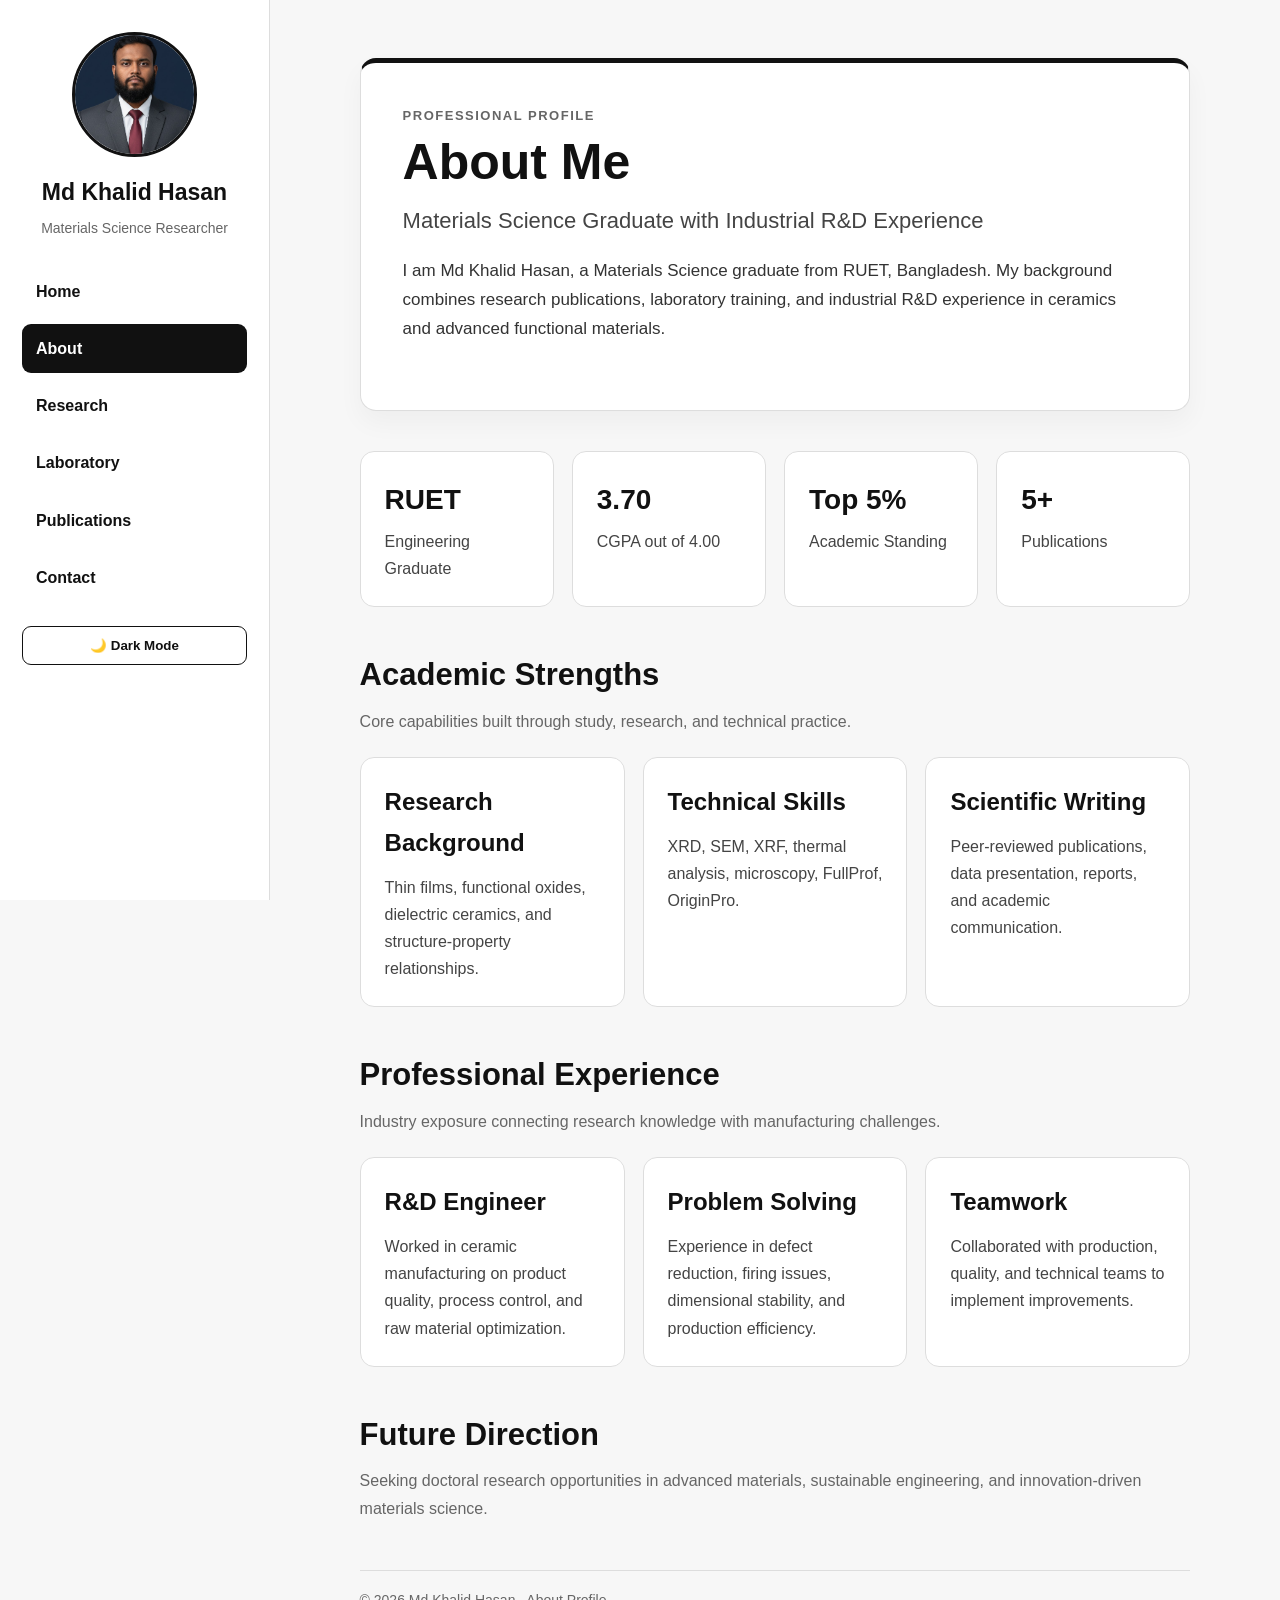
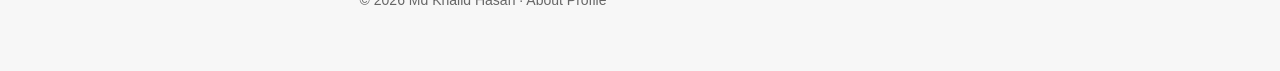
==== about.html @ 950507b4 "Update about.html" ====
<!DOCTYPE html>
<html lang="en">
<head>
<meta charset="UTF-8">
<meta name="viewport" content="width=device-width, initial-scale=1.0">
<title>About | Md Khalid Hasan</title>
<link rel="stylesheet" href="style.css">
</head>

<body>

<div class="sidebar">
<img src="profile-photo.png" class="profile" alt="Md Khalid Hasan">
<h2>Md Khalid Hasan</h2>
<p>Materials Science Researcher</p>

<a href="index.html">Home</a>
<a href="about.html" class="active">About</a>
<a href="research.html">Research</a>
<a href="laboratory.html">Laboratory</a>
<a href="publications.html">Publications</a>
<a href="contact.html">Contact</a>

<button class="dark-toggle" onclick="toggleDarkMode()">🌙 Dark Mode</button>
</div>

<div class="content">

<section class="hero">
<p class="eyebrow">Professional Profile</p>
<h1>About Me</h1>
<h3> Materials Science Graduate with Industrial R&D Experience</h3>

<p>
I am Md Khalid Hasan, a Materials Science graduate from RUET, Bangladesh. My background combines research publications, laboratory training, and industrial R&D experience in ceramics and advanced functional materials.
</p>
</section>

<section class="stats-grid">
<div class="stat-card"><h2>RUET</h2><p>Engineering Graduate</p></div>
<div class="stat-card"><h2>3.70</h2><p>CGPA out of 4.00</p></div>
<div class="stat-card"><h2>Top 5%</h2><p>Academic Standing</p></div>
<div class="stat-card"><h2>5+</h2><p>Publications</p></div>
</section>

<section class="section-title">
<h2>Academic Strengths</h2>
<p>Core capabilities built through study, research, and technical practice.</p>
</section>

<section class="cards">

<div class="card">
<h2>Research Background</h2>
<p>Thin films, functional oxides, dielectric ceramics, and structure-property relationships.</p>
</div>

<div class="card">
<h2>Technical Skills</h2>
<p>XRD, SEM, XRF, thermal analysis, microscopy, FullProf, OriginPro.</p>
</div>

<div class="card">
<h2>Scientific Writing</h2>
<p>Peer-reviewed publications, data presentation, reports, and academic communication.</p>
</div>

</section>

<section class="section-title">
<h2>Professional Experience</h2>
<p>Industry exposure connecting research knowledge with manufacturing challenges.</p>
</section>

<section class="cards">

<div class="card">
<h2>R&D Engineer</h2>
<p>Worked in ceramic manufacturing on product quality, process control, and raw material optimization.</p>
</div>

<div class="card">
<h2>Problem Solving</h2>
<p>Experience in defect reduction, firing issues, dimensional stability, and production efficiency.</p>
</div>

<div class="card">
<h2>Teamwork</h2>
<p>Collaborated with production, quality, and technical teams to implement improvements.</p>
</div>

</section>

<section class="section-title">
<h2>Future Direction</h2>
<p>
Seeking doctoral research opportunities in advanced materials, sustainable engineering, and innovation-driven materials science.
</p>
</section>

<div class="footer">
<p>© 2026 Md Khalid Hasan · About Profile</p>
</div>

</div>

<script>
function toggleDarkMode() {
 document.body.classList.toggle("dark-mode");
 if(document.body.classList.contains("dark-mode")){
   localStorage.setItem("theme","dark");
 } else {
   localStorage.setItem("theme","light");
 }
}
window.onload=function(){
 if(localStorage.getItem("theme")==="dark"){
   document.body.classList.add("dark-mode");
 }
}
</script>

</body>
</html>
---- style.css ----
/* =========================
   FINAL STABLE CSS
========================= */

/* Reset */
* {
  margin: 0;
  padding: 0;
  box-sizing: border-box;
}

html {
  scroll-behavior: smooth;
}

body {
  font-family: Arial, Helvetica, sans-serif;
  background: #f7f7f7;
  color: #111111;
  line-height: 1.7;
}

/* =========================
   SIDEBAR
========================= */

.sidebar {
  width: 270px;
  min-height: 100vh;
  position: fixed;
  left: 0;
  top: 0;
  background: #ffffff;
  border-right: 1px solid #dddddd;
  padding: 32px 22px;
  overflow-y: auto;
}

.profile {
  width: 125px;
  height: 125px;
  object-fit: cover;
  border-radius: 50%;
  display: block;
  margin: 0 auto 16px;
  border: 3px solid #111111;
}

.sidebar h2 {
  text-align: center;
  font-size: 23px;
  margin-bottom: 5px;
}

.sidebar p {
  text-align: center;
  font-size: 14px;
  color: #666666;
  margin-bottom: 26px;
}

.sidebar a {
  display: block;
  text-decoration: none;
  color: #111111;
  padding: 11px 14px;
  margin-bottom: 8px;
  border-radius: 9px;
  font-weight: 600;
  transition: 0.25s;
}

.sidebar a:hover,
.sidebar a.active {
  background: #111111;
  color: #ffffff;
}

.dark-toggle {
  width: 100%;
  margin-top: 16px;
  padding: 11px 14px;
  border-radius: 9px;
  border: 1px solid #111111;
  background: #ffffff;
  color: #111111;
  font-weight: 700;
  cursor: pointer;
}

/* =========================
   CONTENT
========================= */

.content {
  margin-left: 270px;
  width: calc(100% - 270px);
  padding: 58px 7%;
}

/* =========================
   HERO
========================= */

.hero {
  background: #ffffff;
  border: 1px solid #dddddd;
  border-top: 5px solid #111111;
  border-radius: 16px;
  padding: 42px;
  margin-bottom: 40px;
  box-shadow: 0 12px 26px rgba(0,0,0,0.04);
}

.eyebrow {
  font-size: 13px !important;
  text-transform: uppercase;
  letter-spacing: 1.5px;
  font-weight: 700;
  color: #666666 !important;
  margin-bottom: 8px !important;
}

.hero h1 {
  font-size: 50px;
  line-height: 1.1;
  margin-bottom: 12px;
}

.hero h3 {
  font-size: 22px;
  font-weight: 500;
  color: #444444;
  margin-bottom: 18px;
}

.hero p {
  max-width: 760px;
  font-size: 17px;
  color: #333333;
  margin-bottom: 24px;
}

.hero-buttons {
  display: flex;
  gap: 12px;
  flex-wrap: wrap;
}

/* =========================
   BUTTONS
========================= */

.btn,
.contact-card a,
.publication-card a,
.highlight-card a {
  display: inline-block;
  text-decoration: none;
  background: #111111;
  color: #ffffff;
  padding: 11px 16px;
  border-radius: 9px;
  font-weight: 700;
  transition: 0.25s;
}

.btn:hover,
.contact-card a:hover,
.publication-card a:hover,
.highlight-card a:hover {
  background: #333333;
  transform: translateY(-2px);
}

.secondary-btn {
  background: #ffffff;
  color: #111111;
  border: 1px solid #111111;
}

.secondary-btn:hover {
  background: #111111;
  color: #ffffff;
}

/* =========================
   TITLES
========================= */

.section-title {
  margin: 42px 0 22px;
}

.section-title h2 {
  font-size: 31px;
  margin-bottom: 6px;
}

.section-title p {
  color: #666666;
}

/* =========================
   CARDS
========================= */

.stats-grid,
.cards {
  display: grid;
  grid-template-columns: repeat(4, 1fr);
  gap: 18px;
  margin-bottom: 38px;
}

.cards {
  grid-template-columns: repeat(3, 1fr);
}

.highlight-grid,
.contact-grid {
  display: grid;
  grid-template-columns: repeat(2, 1fr);
  gap: 18px;
}

.stat-card,
.card,
.highlight-card,
.research-card,
.lab-card,
.publication-card,
.contact-card {
  background: #ffffff;
  border: 1px solid #dddddd;
  border-radius: 14px;
  padding: 24px;
  transition: 0.25s;
}

.stat-card:hover,
.card:hover,
.highlight-card:hover,
.research-card:hover,
.lab-card:hover,
.publication-card:hover,
.contact-card:hover {
  transform: translateY(-3px);
  box-shadow: 0 12px 24px rgba(0,0,0,0.08);
}

.stat-card h2 {
  font-size: 28px;
  margin-bottom: 4px;
}

.card h2,
.highlight-card h2,
.contact-card h2,
.publication-card h2 {
  margin-bottom: 10px;
}

.stat-card p,
.card p,
.highlight-card p,
.contact-card p,
.publication-card p,
.research-card p,
.lab-card p {
  color: #444444;
}

/* =========================
   RESEARCH / PUBLICATIONS
========================= */

.research-list,
.publication-list,
.lab-grid {
  display: grid;
  grid-template-columns: 1fr;
  gap: 22px;
}

.research-card,
.publication-card {
  border-left: 5px solid #111111;
}

.research-card span,
.lab-card span {
  display: inline-block;
  margin-top: 10px;
  background: #f2f2f2;
  color: #333333;
  padding: 7px 12px;
  border-radius: 20px;
  font-size: 14px;
  font-weight: 600;
}

.research-gallery {
  display: grid;
  grid-template-columns: repeat(auto-fit, minmax(210px, 1fr));
  gap: 14px;
  margin: 18px 0;
}

.research-gallery img {
  width: 100%;
  height: 160px;
  object-fit: contain;
  background: #ffffff;
  border: 1px solid #dddddd;
  border-radius: 12px;
  padding: 8px;
  cursor: zoom-in;
}

/* =========================
   LAB PAGE
========================= */

.lab-card {
  display: grid;
  grid-template-columns: 300px 1fr;
  padding: 0;
  overflow: hidden;
}

.lab-card img {
  width: 100%;
  height: 100%;
  min-height: 230px;
  object-fit: cover;
}

.lab-card div {
  padding: 24px;
}

.lab-card h2 {
  margin-bottom: 10px;
}

/* =========================
   MODAL
========================= */

.img-modal {
  display: none;
  position: fixed;
  inset: 0;
  background: rgba(0,0,0,0.85);
  z-index: 9999;
  justify-content: center;
  align-items: center;
  padding: 20px;
}

.modal-content {
  max-width: 92%;
  max-height: 92%;
  background: #ffffff;
  border-radius: 10px;
  padding: 8px;
}

.close-modal {
  position: absolute;
  top: 20px;
  right: 28px;
  color: #ffffff;
  font-size: 40px;
  cursor: pointer;
}

/* =========================
   FOOTER
========================= */

.footer {
  margin-top: 48px;
  padding-top: 18px;
  border-top: 1px solid #dddddd;
  color: #666666;
  font-size: 14px;
}

/* =========================
   DARK MODE
========================= */

body.dark-mode {
  background: #111827;
  color: #f8fafc;
}

body.dark-mode .sidebar,
body.dark-mode .hero,
body.dark-mode .stat-card,
body.dark-mode .card,
body.dark-mode .highlight-card,
body.dark-mode .research-card,
body.dark-mode .lab-card,
body.dark-mode .publication-card,
body.dark-mode .contact-card {
  background: #1f2937;
  color: #f8fafc;
  border-color: #374151;
}

body.dark-mode .sidebar a {
  color: #f8fafc;
}

body.dark-mode .sidebar a:hover,
body.dark-mode .sidebar a.active {
  background: #f8fafc;
  color: #111827;
}

body.dark-mode p,
body.dark-mode .hero h3,
body.dark-mode .section-title p,
body.dark-mode .footer {
  color: #d1d5db;
}

body.dark-mode .btn,
body.dark-mode .contact-card a,
body.dark-mode .publication-card a,
body.dark-mode .highlight-card a {
  background: #f8fafc;
  color: #111827;
}

body.dark-mode .secondary-btn {
  background: transparent;
  color: #f8fafc;
  border-color: #f8fafc;
}

body.dark-mode .dark-toggle {
  background: #1f2937;
  color: #f8fafc;
  border-color: #374151;
}

/* =========================
   MOBILE
========================= */

@media (max-width: 900px) {

  .sidebar {
    position: relative;
    width: 100%;
    min-height: auto;
    border-right: none;
    border-bottom: 1px solid #dddddd;
  }

  .content {
    margin-left: 0;
    width: 100%;
    padding: 28px 18px;
  }

  .hero {
    padding: 28px 22px;
  }

  .hero h1 {
    font-size: 38px;
  }

  .stats-grid,
  .cards,
  .highlight-grid,
  .contact-grid {
    grid-template-columns: 1fr;
  }

  .lab-card {
    grid-template-columns: 1fr;
  }

  .research-gallery img {
    height: 145px;
  }
  }
/* =========================
   SAFE PREMIUM ANIMATIONS
   No JavaScript needed
========================= */

.hero,
.stat-card,
.card,
.highlight-card,
research-card,
.lab-card,
.publication-card,
.contact-card,
.section-title {
  animation: fadeUp 0.7s ease both;
}

.stat-card:nth-child(1),
.card:nth-child(1),
.highlight-card:nth-child(1) {
  animation-delay: 0.05s;
}

.stat-card:nth-child(2),
.card:nth-child(2),
.highlight-card:nth-child(2) {
  animation-delay: 0.1s;
}

.stat-card:nth-child(3),
.card:nth-child(3),
.highlight-card:nth-child(3) {
  animation-delay: 0.15s;
}

.stat-card:nth-child(4),
.card:nth-child(4),
.highlight-card:nth-child(4) {
  animation-delay: 0.2s;
}

@keyframes fadeUp {
  from {
    opacity: 0;
    transform: translateY(18px);
  }

  to {
    opacity: 1;
    transform: translateY(0);
  }
}

/* Smooth hover animation */
.stat-card,
.card,
.highlight-card,
.research-card,
.lab-card,
.publication-card,
.contact-card,
.btn,
.sidebar a {
  transition: all 0.25s ease;
}

/* Respect users who prefer reduced motion */
@media (prefers-reduced-motion: reduce) {
  .hero,
  .stat-card,
  .card,
  .highlight-card,
  .research-card,
  .lab-card,
  .publication-card,
  .contact-card,
  .section-title {
    animation: none;
  }
}
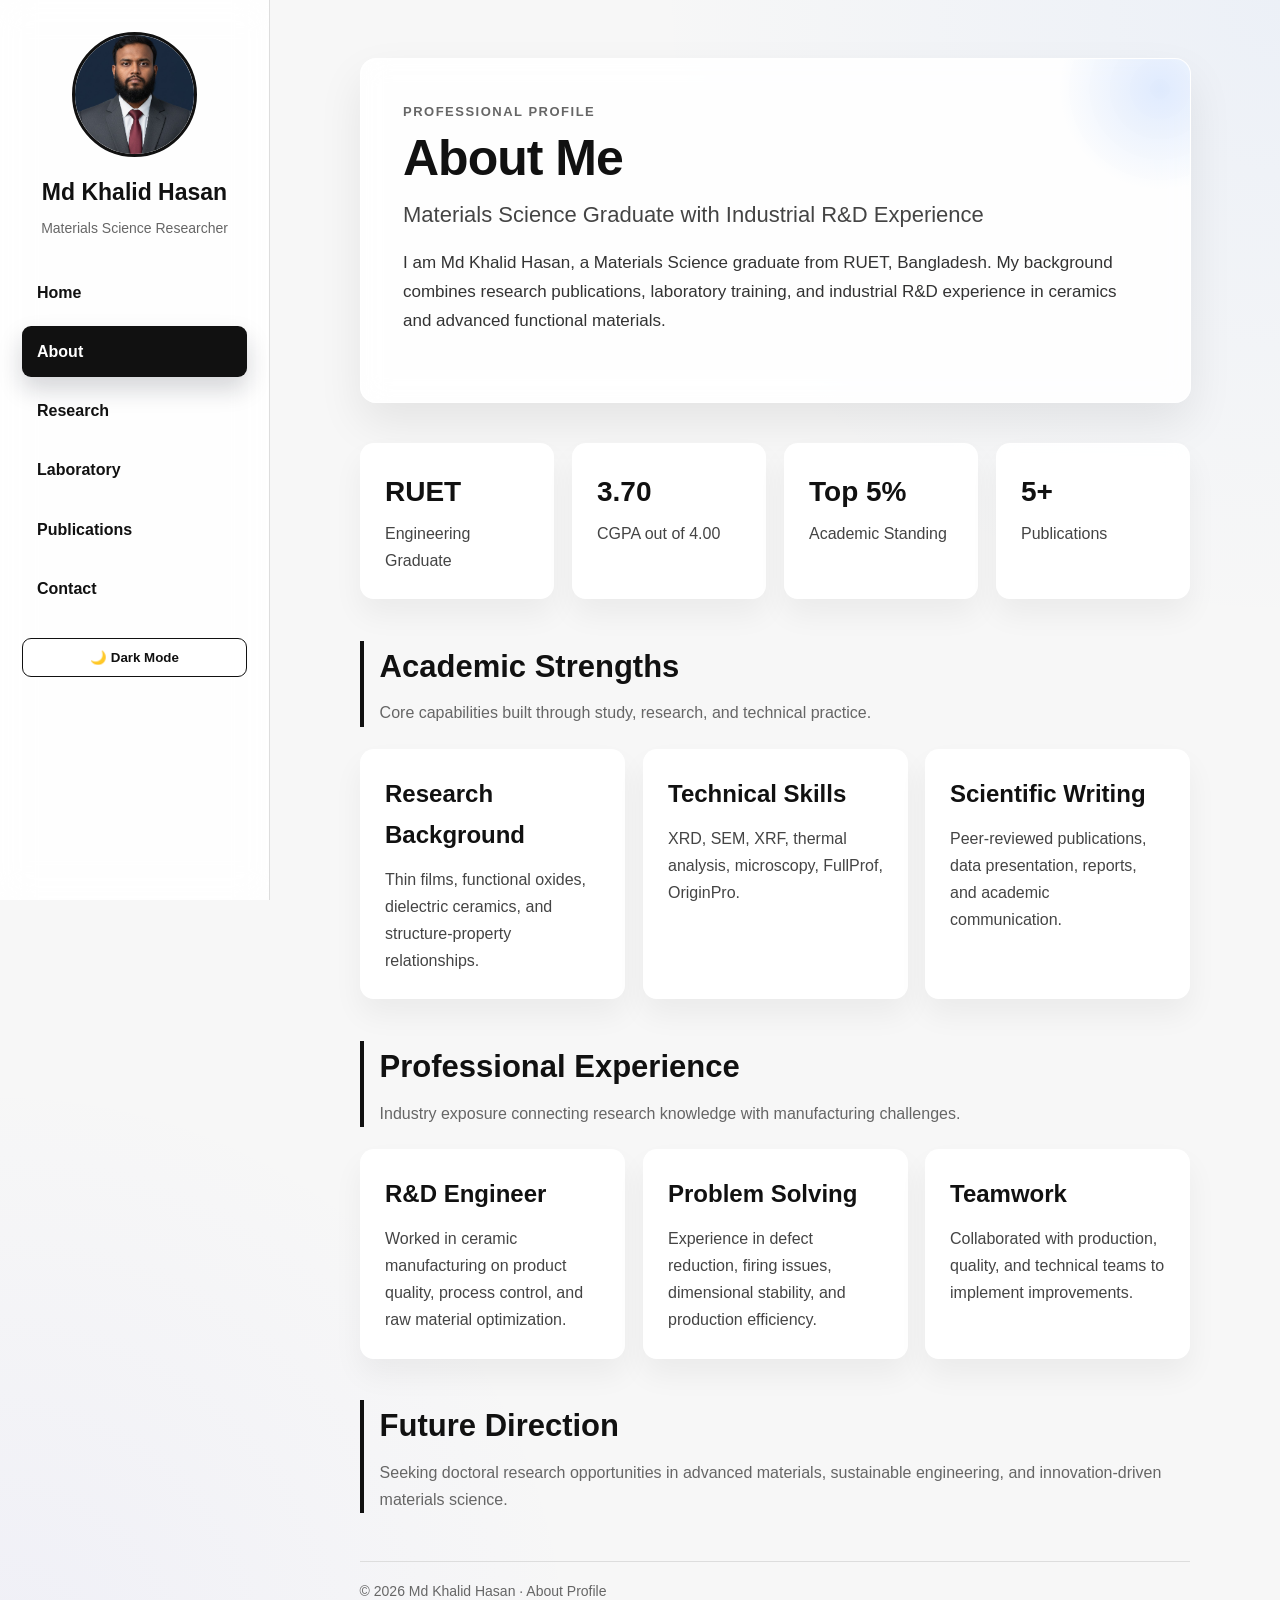
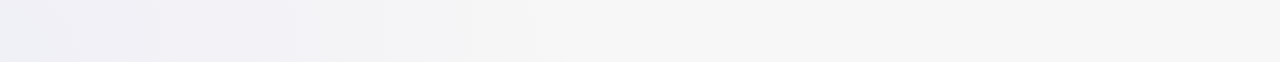
==== commit eb0fc4e5: "Update about.html" ====
--- a/about.html
+++ b/about.html
@@ -1,6 +1,15 @@
 <!DOCTYPE html>
 <html lang="en">
 <head>
+ <!-- Google Analytics -->
+<script async src="https://www.googletagmanager.com/gtag/js?id=G-1Z87PEDCVF"></script>
+<script>
+  window.dataLayer = window.dataLayer || [];
+  function gtag(){dataLayer.push(arguments);}
+  gtag('js', new Date());
+
+  gtag('config', 'G-1Z87PEDCVF');
+</script>
 <meta charset="UTF-8">
 <meta name="viewport" content="width=device-width, initial-scale=1.0">
 <title>About | Md Khalid Hasan</title>
--- a/style.css
+++ b/style.css
@@ -571,3 +571,304 @@
     animation: none;
   }
 }
+/* =====================================
+   SUPER PREMIUM HOMEPAGE UPGRADE
+===================================== */
+
+/* Luxury background depth */
+body {
+  background:
+    radial-gradient(circle at top right, rgba(59,130,246,0.06), transparent 30%),
+    radial-gradient(circle at bottom left, rgba(99,102,241,0.05), transparent 28%),
+    #f7f7f7;
+}
+
+/* Hero becomes elite glass card */
+.hero {
+  background: rgba(255,255,255,0.88);
+  backdrop-filter: blur(14px);
+  border: 1px solid rgba(255,255,255,0.65);
+  box-shadow:
+    0 20px 45px rgba(0,0,0,0.08),
+    inset 0 1px 0 rgba(255,255,255,0.7);
+  position: relative;
+  overflow: hidden;
+}
+
+/* soft glow orb */
+.hero::after {
+  content: "";
+  position: absolute;
+  right: -80px;
+  top: -80px;
+  width: 220px;
+  height: 220px;
+  border-radius: 50%;
+  background: radial-gradient(circle, rgba(59,130,246,0.16), transparent 65%);
+  pointer-events: none;
+}
+
+/* Better headline */
+.hero h1 {
+  letter-spacing: -1px;
+  font-weight: 800;
+}
+
+/* Better subtitle */
+.hero h3 {
+  font-weight: 500;
+  line-height: 1.5;
+}
+
+/* Premium cards */
+.stat-card,
+.card,
+.highlight-card {
+  background: rgba(255,255,255,0.92);
+  backdrop-filter: blur(10px);
+  border: 1px solid rgba(255,255,255,0.65);
+  box-shadow: 0 16px 30px rgba(0,0,0,0.05);
+}
+
+/* Floating hover */
+.stat-card:hover,
+.card:hover,
+.highlight-card:hover {
+  transform: translateY(-6px);
+  box-shadow: 0 24px 42px rgba(0,0,0,0.10);
+}
+
+/* Premium buttons */
+.btn {
+  background: linear-gradient(135deg,#111827,#374151);
+  border: none;
+  box-shadow: 0 14px 28px rgba(17,24,39,0.18);
+}
+
+.btn:hover {
+  transform: translateY(-3px) scale(1.01);
+  box-shadow: 0 22px 36px rgba(17,24,39,0.24);
+}
+
+.secondary-btn {
+  background: rgba(255,255,255,0.85);
+  color: #111827;
+  border: 1px solid #d1d5db;
+}
+
+/* Sidebar premium */
+.sidebar {
+  background: rgba(255,255,255,0.88);
+  backdrop-filter: blur(16px);
+}
+
+.sidebar a {
+  border: 1px solid transparent;
+}
+
+.sidebar a:hover {
+  transform: translateX(4px);
+}
+
+.sidebar a.active {
+  box-shadow: 0 12px 24px rgba(17,24,39,0.18);
+}
+
+/* Dark mode luxury */
+body.dark-mode {
+  background:
+    radial-gradient(circle at top right, rgba(14,165,233,0.10), transparent 28%),
+    radial-gradient(circle at bottom left, rgba(59,130,246,0.08), transparent 28%),
+    #0b1120;
+}
+
+body.dark-mode .hero,
+body.dark-mode .stat-card,
+body.dark-mode .card,
+body.dark-mode .highlight-card,
+body.dark-mode .sidebar {
+  background: rgba(17,24,39,0.88);
+  border-color: rgba(255,255,255,0.08);
+  box-shadow: 0 18px 40px rgba(0,0,0,0.35);
+}
+
+body.dark-mode .hero::after {
+  background: radial-gradient(circle, rgba(14,165,233,0.18), transparent 65%);
+}
+
+body.dark-mode .btn {
+  background: linear-gradient(135deg,#f8fafc,#cbd5e1);
+  color: #111827;
+}
+/* Final visual polish */
+.section-title {
+  border-left: 4px solid #111111;
+  padding-left: 16px;
+}
+
+body.dark-mode .section-title {
+  border-left-color: #38bdf8;
+}
+
+.floating-contact {
+  position: fixed;
+  right: 22px;
+  bottom: 22px;
+  background: #111111;
+  color: #ffffff;
+  text-decoration: none;
+  padding: 12px 18px;
+  border-radius: 999px;
+  font-weight: 700;
+  box-shadow: 0 14px 30px rgba(0,0,0,0.25);
+  z-index: 999;
+}
+
+.floating-contact:hover {
+  transform: translateY(-3px);
+}
+
+body.dark-mode .floating-contact {
+  background: #f8fafc;
+  color: #111827;
+}
+/* =========================
+   MOBILE PREMIUM OPTIMIZATION
+========================= */
+
+@media (max-width: 900px) {
+
+  body {
+    background: #f8f8f8;
+  }
+
+  .sidebar {
+    padding: 24px 18px;
+    text-align: center;
+  }
+
+  .profile {
+    width: 105px;
+    height: 105px;
+    margin-bottom: 12px;
+  }
+
+  .sidebar h2 {
+    font-size: 21px;
+  }
+
+  .sidebar p {
+    font-size: 13px;
+    margin-bottom: 20px;
+  }
+
+  .sidebar a {
+    display: inline-block;
+    width: auto;
+    margin: 5px 4px;
+    padding: 9px 13px;
+    font-size: 14px;
+  }
+
+  .dark-toggle {
+    max-width: 220px;
+    margin: 16px auto 0;
+    display: block;
+  }
+
+  .content {
+    padding: 22px 14px;
+  }
+
+  .hero {
+    padding: 26px 18px;
+    margin-bottom: 28px;
+    border-radius: 14px;
+  }
+
+  .hero h1 {
+    font-size: 32px;
+    line-height: 1.18;
+  }
+
+  .hero h3 {
+    font-size: 18px;
+  }
+
+  .hero p {
+    font-size: 15.5px;
+  }
+
+  .hero-buttons {
+    flex-direction: column;
+  }
+
+  .hero-buttons .btn {
+    width: 100%;
+    text-align: center;
+  }
+
+  .section-title {
+    margin: 34px 0 16px;
+  }
+
+  .section-title h2 {
+    font-size: 25px;
+  }
+
+  .stat-card,
+  .card,
+  .highlight-card,
+  .research-card,
+  .publication-card,
+  .contact-card {
+    padding: 20px;
+    border-radius: 12px;
+  }
+
+  .stat-card h2 {
+    font-size: 25px;
+  }
+
+  .lab-card img {
+    min-height: 200px;
+  }
+
+  .lab-card div {
+    padding: 20px;
+  }
+
+  .footer {
+    text-align: center;
+    font-size: 13px;
+  }
+}
+/* Speed optimization */
+img {
+  max-width: 100%;
+  height: auto;
+}
+
+body {
+  text-rendering: optimizeLegibility;
+}
+
+.hero,
+.card,
+.stat-card,
+.highlight-card,
+.lab-card,
+.publication-card,
+.contact-card {
+  will-change: transform;
+}
+.location-badge {
+  display: inline-block;
+  margin-top: 12px;
+  padding: 8px 14px;
+  border-radius: 999px;
+  background: rgba(15, 23, 42, 0.06);
+  color: #334155;
+  font-size: 0.9rem;
+  font-weight: 600;
+}
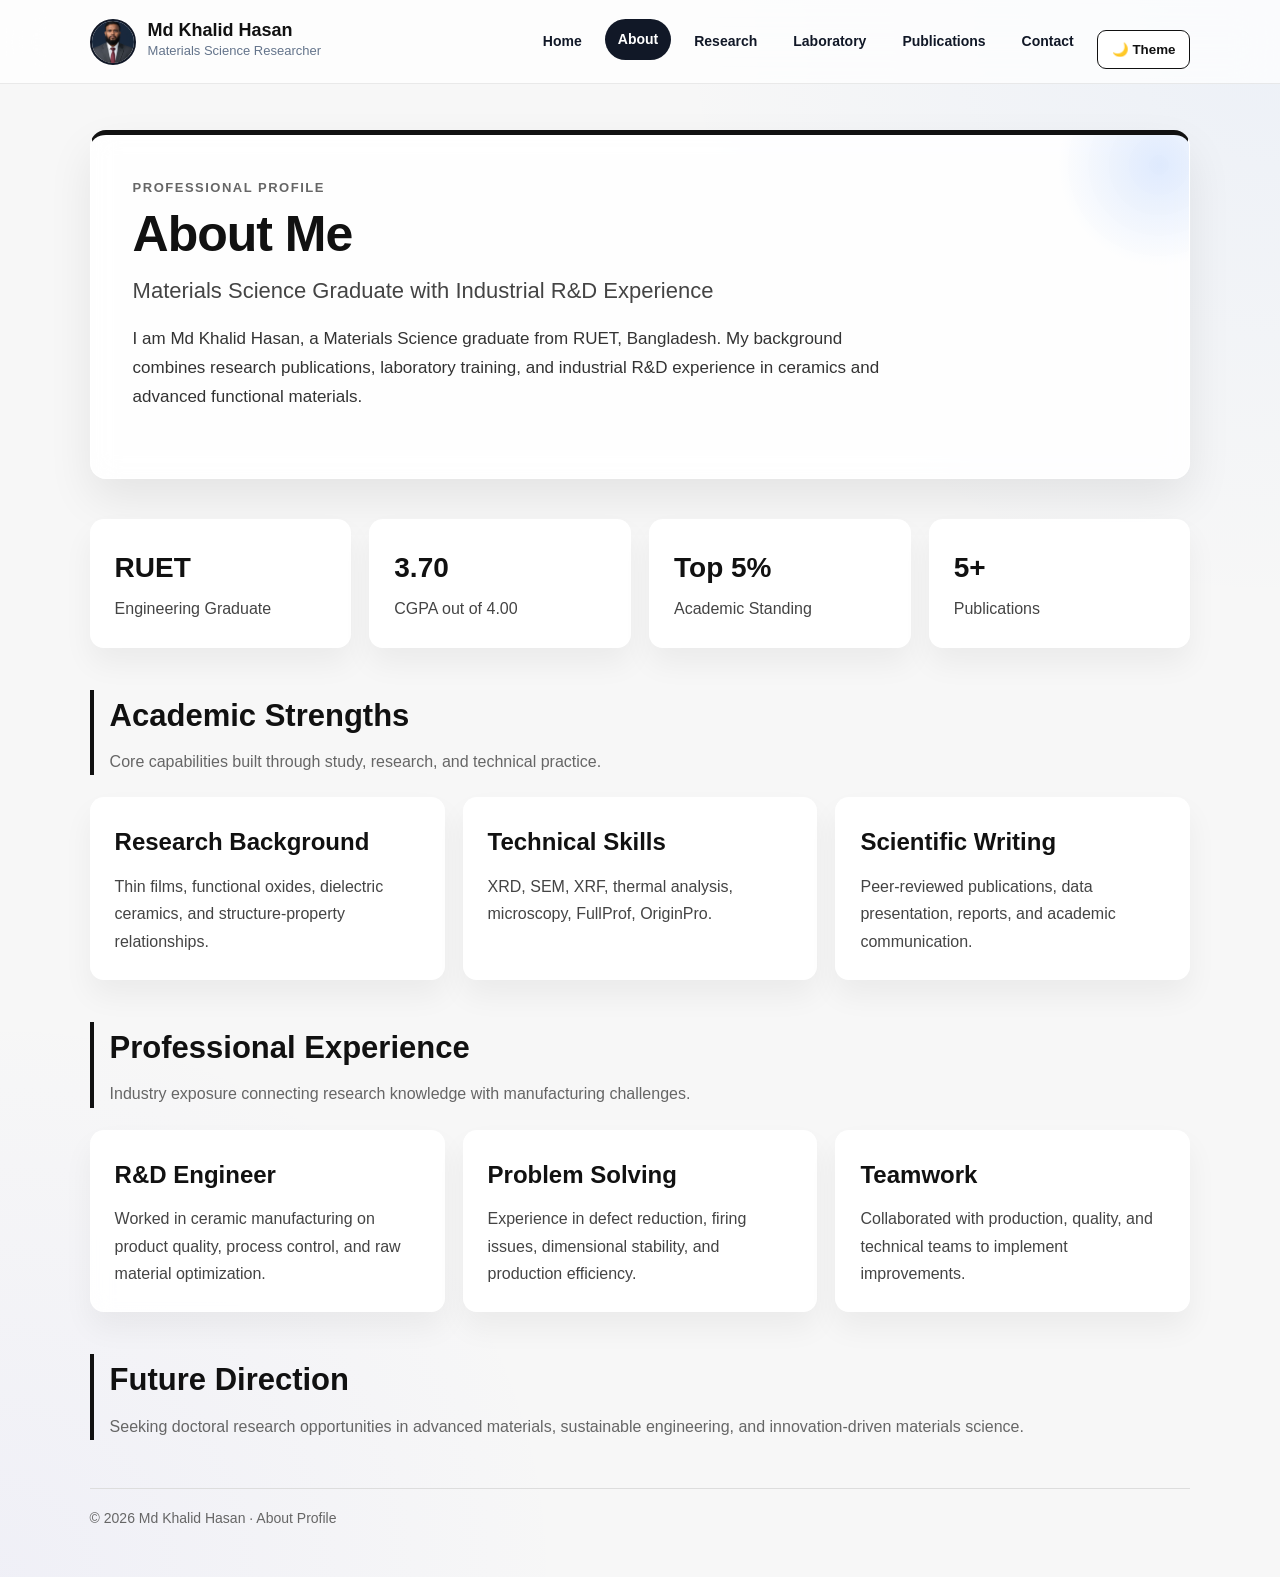
==== commit a9fcbb32: "Update about.html" ====
--- a/about.html
+++ b/about.html
@@ -1,133 +1,130 @@
 <!DOCTYPE html>
 <html lang="en">
 <head>
- <!-- Google Analytics -->
-<script async src="https://www.googletagmanager.com/gtag/js?id=G-1Z87PEDCVF"></script>
-<script>
-  window.dataLayer = window.dataLayer || [];
-  function gtag(){dataLayer.push(arguments);}
-  gtag('js', new Date());
+  <!-- Google Analytics -->
+  <script async src="https://www.googletagmanager.com/gtag/js?id=G-1Z87PEDCVF"></script>
+  <script>
+    window.dataLayer = window.dataLayer || [];
+    function gtag(){dataLayer.push(arguments);}
+    gtag('js', new Date());
+    gtag('config', 'G-1Z87PEDCVF');
+  </script>
 
-  gtag('config', 'G-1Z87PEDCVF');
-</script>
-<meta charset="UTF-8">
-<meta name="viewport" content="width=device-width, initial-scale=1.0">
-<title>About | Md Khalid Hasan</title>
-<link rel="stylesheet" href="style.css">
+  <meta charset="UTF-8">
+  <meta name="viewport" content="width=device-width, initial-scale=1.0">
+  <title>About | Md Khalid Hasan</title>
+  <link rel="stylesheet" href="style.css?v=31">
+  <meta name="theme-color" content="#111111">
 </head>
 
 <body>
 
-<div class="sidebar">
-<img src="profile-photo.png" class="profile" alt="Md Khalid Hasan">
-<h2>Md Khalid Hasan</h2>
-<p>Materials Science Researcher</p>
+<header class="apple-navbar">
+  <div class="nav-brand">
+    <img src="profile-photo.png" class="nav-avatar" alt="Md Khalid Hasan">
+    <div>
+      <h2>Md Khalid Hasan</h2>
+      <p>Materials Science Researcher</p>
+    </div>
+  </div>
 
-<a href="index.html">Home</a>
-<a href="about.html" class="active">About</a>
-<a href="research.html">Research</a>
-<a href="laboratory.html">Laboratory</a>
-<a href="publications.html">Publications</a>
-<a href="contact.html">Contact</a>
+  <button class="menu-toggle">☰</button>
 
-<button class="dark-toggle" onclick="toggleDarkMode()">🌙 Dark Mode</button>
-</div>
+  <nav class="apple-nav-links" id="mobileMenu">
+    <a href="index.html">Home</a>
+    <a href="about.html" class="active">About</a>
+    <a href="research.html">Research</a>
+    <a href="laboratory.html">Laboratory</a>
+    <a href="publications.html">Publications</a>
+    <a href="contact.html">Contact</a>
+    <button class="dark-toggle">🌙 Theme</button>
+  </nav>
+</header>
 
 <div class="content">
 
-<section class="hero">
-<p class="eyebrow">Professional Profile</p>
-<h1>About Me</h1>
-<h3> Materials Science Graduate with Industrial R&D Experience</h3>
+  <section class="hero">
+    <p class="eyebrow">Professional Profile</p>
+    <h1>About Me</h1>
+    <h3>Materials Science Graduate with Industrial R&D Experience</h3>
 
-<p>
-I am Md Khalid Hasan, a Materials Science graduate from RUET, Bangladesh. My background combines research publications, laboratory training, and industrial R&D experience in ceramics and advanced functional materials.
-</p>
-</section>
+    <p>
+      I am Md Khalid Hasan, a Materials Science graduate from RUET, Bangladesh.
+      My background combines research publications, laboratory training, and
+      industrial R&D experience in ceramics and advanced functional materials.
+    </p>
+  </section>
 
-<section class="stats-grid">
-<div class="stat-card"><h2>RUET</h2><p>Engineering Graduate</p></div>
-<div class="stat-card"><h2>3.70</h2><p>CGPA out of 4.00</p></div>
-<div class="stat-card"><h2>Top 5%</h2><p>Academic Standing</p></div>
-<div class="stat-card"><h2>5+</h2><p>Publications</p></div>
-</section>
+  <section class="stats-grid">
+    <div class="stat-card"><h2>RUET</h2><p>Engineering Graduate</p></div>
+    <div class="stat-card"><h2>3.70</h2><p>CGPA out of 4.00</p></div>
+    <div class="stat-card"><h2>Top 5%</h2><p>Academic Standing</p></div>
+    <div class="stat-card"><h2>5+</h2><p>Publications</p></div>
+  </section>
 
-<section class="section-title">
-<h2>Academic Strengths</h2>
-<p>Core capabilities built through study, research, and technical practice.</p>
-</section>
+  <section class="section-title">
+    <h2>Academic Strengths</h2>
+    <p>Core capabilities built through study, research, and technical practice.</p>
+  </section>
 
-<section class="cards">
+  <section class="cards">
 
-<div class="card">
-<h2>Research Background</h2>
-<p>Thin films, functional oxides, dielectric ceramics, and structure-property relationships.</p>
-</div>
+    <div class="card">
+      <h2>Research Background</h2>
+      <p>Thin films, functional oxides, dielectric ceramics, and structure-property relationships.</p>
+    </div>
 
-<div class="card">
-<h2>Technical Skills</h2>
-<p>XRD, SEM, XRF, thermal analysis, microscopy, FullProf, OriginPro.</p>
-</div>
+    <div class="card">
+      <h2>Technical Skills</h2>
+      <p>XRD, SEM, XRF, thermal analysis, microscopy, FullProf, OriginPro.</p>
+    </div>
 
-<div class="card">
-<h2>Scientific Writing</h2>
-<p>Peer-reviewed publications, data presentation, reports, and academic communication.</p>
-</div>
+    <div class="card">
+      <h2>Scientific Writing</h2>
+      <p>Peer-reviewed publications, data presentation, reports, and academic communication.</p>
+    </div>
 
-</section>
+  </section>
 
-<section class="section-title">
-<h2>Professional Experience</h2>
-<p>Industry exposure connecting research knowledge with manufacturing challenges.</p>
-</section>
+  <section class="section-title">
+    <h2>Professional Experience</h2>
+    <p>Industry exposure connecting research knowledge with manufacturing challenges.</p>
+  </section>
 
-<section class="cards">
+  <section class="cards">
 
-<div class="card">
-<h2>R&D Engineer</h2>
-<p>Worked in ceramic manufacturing on product quality, process control, and raw material optimization.</p>
-</div>
+    <div class="card">
+      <h2>R&D Engineer</h2>
+      <p>Worked in ceramic manufacturing on product quality, process control, and raw material optimization.</p>
+    </div>
 
-<div class="card">
-<h2>Problem Solving</h2>
-<p>Experience in defect reduction, firing issues, dimensional stability, and production efficiency.</p>
-</div>
+    <div class="card">
+      <h2>Problem Solving</h2>
+      <p>Experience in defect reduction, firing issues, dimensional stability, and production efficiency.</p>
+    </div>
 
-<div class="card">
-<h2>Teamwork</h2>
-<p>Collaborated with production, quality, and technical teams to implement improvements.</p>
-</div>
+    <div class="card">
+      <h2>Teamwork</h2>
+      <p>Collaborated with production, quality, and technical teams to implement improvements.</p>
+    </div>
 
-</section>
+  </section>
 
-<section class="section-title">
-<h2>Future Direction</h2>
-<p>
-Seeking doctoral research opportunities in advanced materials, sustainable engineering, and innovation-driven materials science.
-</p>
-</section>
+  <section class="section-title">
+    <h2>Future Direction</h2>
+    <p>
+      Seeking doctoral research opportunities in advanced materials, sustainable
+      engineering, and innovation-driven materials science.
+    </p>
+  </section>
 
-<div class="footer">
-<p>© 2026 Md Khalid Hasan · About Profile</p>
-</div>
+  <div class="footer">
+    <p>© 2026 Md Khalid Hasan · About Profile</p>
+  </div>
 
 </div>
 
-<script>
-function toggleDarkMode() {
- document.body.classList.toggle("dark-mode");
- if(document.body.classList.contains("dark-mode")){
-   localStorage.setItem("theme","dark");
- } else {
-   localStorage.setItem("theme","light");
- }
-}
-window.onload=function(){
- if(localStorage.getItem("theme")==="dark"){
-   document.body.classList.add("dark-mode");
- }
-}
-</script>
+<script src="script.js?v=31"></script>
 
 </body>
 </html>
--- a/style.css
+++ b/style.css
@@ -1,5 +1,5 @@
 /* =========================
-   FINAL STABLE CSS
+   FINAL CLEAN PREMIUM CSS
 ========================= */
 
 /* Reset */
@@ -15,9 +15,19 @@
 
 body {
   font-family: Arial, Helvetica, sans-serif;
-  background: #f7f7f7;
+  background:
+    radial-gradient(circle at top right, rgba(59,130,246,0.06), transparent 30%),
+    radial-gradient(circle at bottom left, rgba(99,102,241,0.05), transparent 28%),
+    #f7f7f7;
   color: #111111;
   line-height: 1.7;
+  overflow-x: hidden;
+  text-rendering: optimizeLegibility;
+}
+
+img {
+  max-width: 100%;
+  height: auto;
 }
 
 /* =========================
@@ -30,7 +40,8 @@
   position: fixed;
   left: 0;
   top: 0;
-  background: #ffffff;
+  background: rgba(255,255,255,0.88);
+  backdrop-filter: blur(16px);
   border-right: 1px solid #dddddd;
   padding: 32px 22px;
   overflow-y: auto;
@@ -56,7 +67,19 @@
   text-align: center;
   font-size: 14px;
   color: #666666;
-  margin-bottom: 26px;
+  margin-bottom: 18px;
+}
+
+.location-badge {
+  display: block;
+  margin: 12px 0 22px;
+  padding: 8px 14px;
+  border-radius: 999px;
+  background: rgba(15, 23, 42, 0.06);
+  color: #334155;
+  font-size: 0.82rem;
+  font-weight: 600;
+  text-align: center;
 }
 
 .sidebar a {
@@ -67,13 +90,18 @@
   margin-bottom: 8px;
   border-radius: 9px;
   font-weight: 600;
-  transition: 0.25s;
+  transition: all 0.25s ease;
 }
 
 .sidebar a:hover,
 .sidebar a.active {
   background: #111111;
   color: #ffffff;
+  transform: translateX(4px);
+}
+
+.sidebar a.active {
+  box-shadow: 0 12px 24px rgba(17,24,39,0.18);
 }
 
 .dark-toggle {
@@ -103,13 +131,30 @@
 ========================= */
 
 .hero {
-  background: #ffffff;
-  border: 1px solid #dddddd;
+  background: rgba(255,255,255,0.88);
+  backdrop-filter: blur(14px);
+  border: 1px solid rgba(255,255,255,0.65);
   border-top: 5px solid #111111;
   border-radius: 16px;
   padding: 42px;
   margin-bottom: 40px;
-  box-shadow: 0 12px 26px rgba(0,0,0,0.04);
+  box-shadow:
+    0 20px 45px rgba(0,0,0,0.08),
+    inset 0 1px 0 rgba(255,255,255,0.7);
+  position: relative;
+  overflow: hidden;
+}
+
+.hero::after {
+  content: "";
+  position: absolute;
+  right: -80px;
+  top: -80px;
+  width: 220px;
+  height: 220px;
+  border-radius: 50%;
+  background: radial-gradient(circle, rgba(59,130,246,0.16), transparent 65%);
+  pointer-events: none;
 }
 
 .eyebrow {
@@ -125,6 +170,8 @@
   font-size: 50px;
   line-height: 1.1;
   margin-bottom: 12px;
+  letter-spacing: -1px;
+  font-weight: 800;
 }
 
 .hero h3 {
@@ -132,6 +179,7 @@
   font-weight: 500;
   color: #444444;
   margin-bottom: 18px;
+  line-height: 1.5;
 }
 
 .hero p {
@@ -157,26 +205,28 @@
 .highlight-card a {
   display: inline-block;
   text-decoration: none;
-  background: #111111;
+  background: linear-gradient(135deg,#111827,#374151);
   color: #ffffff;
   padding: 11px 16px;
   border-radius: 9px;
   font-weight: 700;
-  transition: 0.25s;
+  transition: all 0.25s ease;
+  border: none;
+  box-shadow: 0 14px 28px rgba(17,24,39,0.18);
 }
 
 .btn:hover,
 .contact-card a:hover,
 .publication-card a:hover,
 .highlight-card a:hover {
-  background: #333333;
-  transform: translateY(-2px);
+  transform: translateY(-3px) scale(1.01);
+  box-shadow: 0 22px 36px rgba(17,24,39,0.24);
 }
 
 .secondary-btn {
-  background: #ffffff;
-  color: #111111;
-  border: 1px solid #111111;
+  background: rgba(255,255,255,0.85);
+  color: #111827;
+  border: 1px solid #d1d5db;
 }
 
 .secondary-btn:hover {
@@ -185,11 +235,14 @@
 }
 
 /* =========================
-   TITLES
+   SECTION TITLES
 ========================= */
 
 .section-title {
   margin: 42px 0 22px;
+  border-left: 4px solid #111111;
+  padding-left: 16px;
+  animation: fadeUp 0.7s ease both;
 }
 
 .section-title h2 {
@@ -202,11 +255,10 @@
 }
 
 /* =========================
-   CARDS
-========================= */
-
-.stats-grid,
-.cards {
+   GRIDS & CARDS
+========================= */
+
+.stats-grid {
   display: grid;
   grid-template-columns: repeat(4, 1fr);
   gap: 18px;
@@ -214,7 +266,10 @@
 }
 
 .cards {
+  display: grid;
   grid-template-columns: repeat(3, 1fr);
+  gap: 18px;
+  margin-bottom: 38px;
 }
 
 .highlight-grid,
@@ -231,11 +286,14 @@
 .lab-card,
 .publication-card,
 .contact-card {
-  background: #ffffff;
-  border: 1px solid #dddddd;
+  background: rgba(255,255,255,0.92);
+  backdrop-filter: blur(10px);
+  border: 1px solid rgba(255,255,255,0.65);
   border-radius: 14px;
   padding: 24px;
-  transition: 0.25s;
+  transition: all 0.25s ease;
+  box-shadow: 0 16px 30px rgba(0,0,0,0.05);
+  animation: fadeUp 0.7s ease both;
 }
 
 .stat-card:hover,
@@ -245,8 +303,8 @@
 .lab-card:hover,
 .publication-card:hover,
 .contact-card:hover {
-  transform: translateY(-3px);
-  box-shadow: 0 12px 24px rgba(0,0,0,0.08);
+  transform: translateY(-6px);
+  box-shadow: 0 24px 42px rgba(0,0,0,0.10);
 }
 
 .stat-card h2 {
@@ -257,7 +315,9 @@
 .card h2,
 .highlight-card h2,
 .contact-card h2,
-.publication-card h2 {
+.publication-card h2,
+.research-card h2,
+.lab-card h2 {
   margin-bottom: 10px;
 }
 
@@ -340,10 +400,6 @@
   padding: 24px;
 }
 
-.lab-card h2 {
-  margin-bottom: 10px;
-}
-
 /* =========================
    MODAL
 ========================= */
@@ -377,338 +433,8 @@
 }
 
 /* =========================
-   FOOTER
-========================= */
-
-.footer {
-  margin-top: 48px;
-  padding-top: 18px;
-  border-top: 1px solid #dddddd;
-  color: #666666;
-  font-size: 14px;
-}
-
-/* =========================
-   DARK MODE
-========================= */
-
-body.dark-mode {
-  background: #111827;
-  color: #f8fafc;
-}
-
-body.dark-mode .sidebar,
-body.dark-mode .hero,
-body.dark-mode .stat-card,
-body.dark-mode .card,
-body.dark-mode .highlight-card,
-body.dark-mode .research-card,
-body.dark-mode .lab-card,
-body.dark-mode .publication-card,
-body.dark-mode .contact-card {
-  background: #1f2937;
-  color: #f8fafc;
-  border-color: #374151;
-}
-
-body.dark-mode .sidebar a {
-  color: #f8fafc;
-}
-
-body.dark-mode .sidebar a:hover,
-body.dark-mode .sidebar a.active {
-  background: #f8fafc;
-  color: #111827;
-}
-
-body.dark-mode p,
-body.dark-mode .hero h3,
-body.dark-mode .section-title p,
-body.dark-mode .footer {
-  color: #d1d5db;
-}
-
-body.dark-mode .btn,
-body.dark-mode .contact-card a,
-body.dark-mode .publication-card a,
-body.dark-mode .highlight-card a {
-  background: #f8fafc;
-  color: #111827;
-}
-
-body.dark-mode .secondary-btn {
-  background: transparent;
-  color: #f8fafc;
-  border-color: #f8fafc;
-}
-
-body.dark-mode .dark-toggle {
-  background: #1f2937;
-  color: #f8fafc;
-  border-color: #374151;
-}
-
-/* =========================
-   MOBILE
-========================= */
-
-@media (max-width: 900px) {
-
-  .sidebar {
-    position: relative;
-    width: 100%;
-    min-height: auto;
-    border-right: none;
-    border-bottom: 1px solid #dddddd;
-  }
-
-  .content {
-    margin-left: 0;
-    width: 100%;
-    padding: 28px 18px;
-  }
-
-  .hero {
-    padding: 28px 22px;
-  }
-
-  .hero h1 {
-    font-size: 38px;
-  }
-
-  .stats-grid,
-  .cards,
-  .highlight-grid,
-  .contact-grid {
-    grid-template-columns: 1fr;
-  }
-
-  .lab-card {
-    grid-template-columns: 1fr;
-  }
-
-  .research-gallery img {
-    height: 145px;
-  }
-  }
-/* =========================
-   SAFE PREMIUM ANIMATIONS
-   No JavaScript needed
-========================= */
-
-.hero,
-.stat-card,
-.card,
-.highlight-card,
-research-card,
-.lab-card,
-.publication-card,
-.contact-card,
-.section-title {
-  animation: fadeUp 0.7s ease both;
-}
-
-.stat-card:nth-child(1),
-.card:nth-child(1),
-.highlight-card:nth-child(1) {
-  animation-delay: 0.05s;
-}
-
-.stat-card:nth-child(2),
-.card:nth-child(2),
-.highlight-card:nth-child(2) {
-  animation-delay: 0.1s;
-}
-
-.stat-card:nth-child(3),
-.card:nth-child(3),
-.highlight-card:nth-child(3) {
-  animation-delay: 0.15s;
-}
-
-.stat-card:nth-child(4),
-.card:nth-child(4),
-.highlight-card:nth-child(4) {
-  animation-delay: 0.2s;
-}
-
-@keyframes fadeUp {
-  from {
-    opacity: 0;
-    transform: translateY(18px);
-  }
-
-  to {
-    opacity: 1;
-    transform: translateY(0);
-  }
-}
-
-/* Smooth hover animation */
-.stat-card,
-.card,
-.highlight-card,
-.research-card,
-.lab-card,
-.publication-card,
-.contact-card,
-.btn,
-.sidebar a {
-  transition: all 0.25s ease;
-}
-
-/* Respect users who prefer reduced motion */
-@media (prefers-reduced-motion: reduce) {
-  .hero,
-  .stat-card,
-  .card,
-  .highlight-card,
-  .research-card,
-  .lab-card,
-  .publication-card,
-  .contact-card,
-  .section-title {
-    animation: none;
-  }
-}
-/* =====================================
-   SUPER PREMIUM HOMEPAGE UPGRADE
-===================================== */
-
-/* Luxury background depth */
-body {
-  background:
-    radial-gradient(circle at top right, rgba(59,130,246,0.06), transparent 30%),
-    radial-gradient(circle at bottom left, rgba(99,102,241,0.05), transparent 28%),
-    #f7f7f7;
-}
-
-/* Hero becomes elite glass card */
-.hero {
-  background: rgba(255,255,255,0.88);
-  backdrop-filter: blur(14px);
-  border: 1px solid rgba(255,255,255,0.65);
-  box-shadow:
-    0 20px 45px rgba(0,0,0,0.08),
-    inset 0 1px 0 rgba(255,255,255,0.7);
-  position: relative;
-  overflow: hidden;
-}
-
-/* soft glow orb */
-.hero::after {
-  content: "";
-  position: absolute;
-  right: -80px;
-  top: -80px;
-  width: 220px;
-  height: 220px;
-  border-radius: 50%;
-  background: radial-gradient(circle, rgba(59,130,246,0.16), transparent 65%);
-  pointer-events: none;
-}
-
-/* Better headline */
-.hero h1 {
-  letter-spacing: -1px;
-  font-weight: 800;
-}
-
-/* Better subtitle */
-.hero h3 {
-  font-weight: 500;
-  line-height: 1.5;
-}
-
-/* Premium cards */
-.stat-card,
-.card,
-.highlight-card {
-  background: rgba(255,255,255,0.92);
-  backdrop-filter: blur(10px);
-  border: 1px solid rgba(255,255,255,0.65);
-  box-shadow: 0 16px 30px rgba(0,0,0,0.05);
-}
-
-/* Floating hover */
-.stat-card:hover,
-.card:hover,
-.highlight-card:hover {
-  transform: translateY(-6px);
-  box-shadow: 0 24px 42px rgba(0,0,0,0.10);
-}
-
-/* Premium buttons */
-.btn {
-  background: linear-gradient(135deg,#111827,#374151);
-  border: none;
-  box-shadow: 0 14px 28px rgba(17,24,39,0.18);
-}
-
-.btn:hover {
-  transform: translateY(-3px) scale(1.01);
-  box-shadow: 0 22px 36px rgba(17,24,39,0.24);
-}
-
-.secondary-btn {
-  background: rgba(255,255,255,0.85);
-  color: #111827;
-  border: 1px solid #d1d5db;
-}
-
-/* Sidebar premium */
-.sidebar {
-  background: rgba(255,255,255,0.88);
-  backdrop-filter: blur(16px);
-}
-
-.sidebar a {
-  border: 1px solid transparent;
-}
-
-.sidebar a:hover {
-  transform: translateX(4px);
-}
-
-.sidebar a.active {
-  box-shadow: 0 12px 24px rgba(17,24,39,0.18);
-}
-
-/* Dark mode luxury */
-body.dark-mode {
-  background:
-    radial-gradient(circle at top right, rgba(14,165,233,0.10), transparent 28%),
-    radial-gradient(circle at bottom left, rgba(59,130,246,0.08), transparent 28%),
-    #0b1120;
-}
-
-body.dark-mode .hero,
-body.dark-mode .stat-card,
-body.dark-mode .card,
-body.dark-mode .highlight-card,
-body.dark-mode .sidebar {
-  background: rgba(17,24,39,0.88);
-  border-color: rgba(255,255,255,0.08);
-  box-shadow: 0 18px 40px rgba(0,0,0,0.35);
-}
-
-body.dark-mode .hero::after {
-  background: radial-gradient(circle, rgba(14,165,233,0.18), transparent 65%);
-}
-
-body.dark-mode .btn {
-  background: linear-gradient(135deg,#f8fafc,#cbd5e1);
-  color: #111827;
-}
-/* Final visual polish */
-.section-title {
-  border-left: 4px solid #111111;
-  padding-left: 16px;
-}
-
-body.dark-mode .section-title {
-  border-left-color: #38bdf8;
-}
+   FLOATING CONTACT
+========================= */
 
 .floating-contact {
   position: fixed;
@@ -722,27 +448,153 @@
   font-weight: 700;
   box-shadow: 0 14px 30px rgba(0,0,0,0.25);
   z-index: 999;
+  transition: all 0.25s ease;
 }
 
 .floating-contact:hover {
   transform: translateY(-3px);
+}
+
+/* =========================
+   FOOTER
+========================= */
+
+.footer {
+  margin-top: 48px;
+  padding-top: 18px;
+  border-top: 1px solid #dddddd;
+  color: #666666;
+  font-size: 14px;
+}
+
+/* =========================
+   ANIMATION
+========================= */
+
+.stat-card:nth-child(1),
+.card:nth-child(1),
+.highlight-card:nth-child(1) {
+  animation-delay: 0.05s;
+}
+
+.stat-card:nth-child(2),
+.card:nth-child(2),
+.highlight-card:nth-child(2) {
+  animation-delay: 0.1s;
+}
+
+.stat-card:nth-child(3),
+.card:nth-child(3),
+.highlight-card:nth-child(3) {
+  animation-delay: 0.15s;
+}
+
+.stat-card:nth-child(4),
+.highlight-card:nth-child(4) {
+  animation-delay: 0.2s;
+}
+
+@keyframes fadeUp {
+  from {
+    opacity: 0;
+    transform: translateY(18px);
+  }
+
+  to {
+    opacity: 1;
+    transform: translateY(0);
+  }
+}
+
+/* =========================
+   DARK MODE
+========================= */
+
+body.dark-mode {
+  background:
+    radial-gradient(circle at top right, rgba(14,165,233,0.10), transparent 28%),
+    radial-gradient(circle at bottom left, rgba(59,130,246,0.08), transparent 28%),
+    #0b1120;
+  color: #f8fafc;
+}
+
+body.dark-mode .sidebar,
+body.dark-mode .hero,
+body.dark-mode .stat-card,
+body.dark-mode .card,
+body.dark-mode .highlight-card,
+body.dark-mode .research-card,
+body.dark-mode .lab-card,
+body.dark-mode .publication-card,
+body.dark-mode .contact-card {
+  background: rgba(17,24,39,0.88);
+  color: #f8fafc;
+  border-color: rgba(255,255,255,0.08);
+  box-shadow: 0 18px 40px rgba(0,0,0,0.35);
+}
+
+body.dark-mode .hero::after {
+  background: radial-gradient(circle, rgba(14,165,233,0.18), transparent 65%);
+}
+
+body.dark-mode .sidebar a {
+  color: #f8fafc;
+}
+
+body.dark-mode .sidebar a:hover,
+body.dark-mode .sidebar a.active {
+  background: #f8fafc;
+  color: #111827;
+}
+
+body.dark-mode p,
+body.dark-mode .hero h3,
+body.dark-mode .section-title p,
+body.dark-mode .footer {
+  color: #d1d5db;
+}
+
+body.dark-mode .btn,
+body.dark-mode .contact-card a,
+body.dark-mode .publication-card a,
+body.dark-mode .highlight-card a {
+  background: linear-gradient(135deg,#f8fafc,#cbd5e1);
+  color: #111827;
+}
+
+body.dark-mode .secondary-btn {
+  background: transparent;
+  color: #f8fafc;
+  border-color: #f8fafc;
+}
+
+body.dark-mode .dark-toggle {
+  background: #1f2937;
+  color: #f8fafc;
+  border-color: #374151;
+}
+
+body.dark-mode .section-title {
+  border-left-color: #38bdf8;
 }
 
 body.dark-mode .floating-contact {
   background: #f8fafc;
   color: #111827;
 }
-/* =========================
-   MOBILE PREMIUM OPTIMIZATION
+
+/* =========================
+   MOBILE / TABLET
 ========================= */
 
 @media (max-width: 900px) {
 
-  body {
-    background: #f8f8f8;
-  }
-
   .sidebar {
+    position: relative;
+    width: 100%;
+    min-height: auto;
+    border-right: none;
+    border-bottom: 1px solid #dddddd;
     padding: 24px 18px;
     text-align: center;
   }
@@ -759,7 +611,12 @@
 
   .sidebar p {
     font-size: 13px;
-    margin-bottom: 20px;
+    margin-bottom: 14px;
+  }
+
+  .location-badge {
+    margin: 10px auto 18px;
+    max-width: 330px;
   }
 
   .sidebar a {
@@ -777,6 +634,8 @@
   }
 
   .content {
+    margin-left: 0;
+    width: 100%;
     padding: 22px 14px;
   }
 
@@ -814,6 +673,13 @@
 
   .section-title h2 {
     font-size: 25px;
+  }
+
+  .stats-grid,
+  .cards,
+  .highlight-grid,
+  .contact-grid {
+    grid-template-columns: 1fr;
   }
 
   .stat-card,
@@ -830,12 +696,20 @@
     font-size: 25px;
   }
 
+  .lab-card {
+    grid-template-columns: 1fr;
+  }
+
   .lab-card img {
     min-height: 200px;
   }
 
   .lab-card div {
     padding: 20px;
+  }
+
+  .research-gallery img {
+    height: 145px;
   }
 
   .footer {
@@ -843,32 +717,367 @@
     font-size: 13px;
   }
 }
-/* Speed optimization */
-img {
-  max-width: 100%;
-  height: auto;
-}
-
-body {
-  text-rendering: optimizeLegibility;
-}
-
-.hero,
-.card,
-.stat-card,
-.highlight-card,
-.lab-card,
-.publication-card,
-.contact-card {
-  will-change: transform;
-}
-.location-badge {
-  display: inline-block;
-  margin-top: 12px;
-  padding: 8px 14px;
+
+/* =========================
+   REDUCED MOTION
+========================= */
+
+@media (prefers-reduced-motion: reduce) {
+  .hero,
+  .stat-card,
+  .card,
+  .highlight-card,
+  .research-card,
+  .lab-card,
+  .publication-card,
+  .contact-card,
+  .section-title {
+    animation: none;
+  }
+}
+/* FIXED SCROLLING LEFT SIDEBAR */
+.sidebar{
+  position: fixed;
+  top: 0;
+  left: 0;
+  width: 270px;
+  height: 100vh;
+  overflow-y: auto;
+  overflow-x: hidden;
+  z-index: 1000;
+}
+
+.content{
+  margin-left: 270px;
+}
+
+/* Mobile */
+@media (max-width: 900px){
+  .sidebar{
+    position: relative;
+    width: 100%;
+    height: auto;
+    overflow: visible;
+  }
+
+  .content{
+    margin-left: 0;
+  }
+}
+/* =========================
+   APPLE STYLE TOP NAVBAR
+========================= */
+
+.sidebar {
+  display: none !important;
+}
+
+.apple-navbar {
+  position: sticky;
+  top: 0;
+  z-index: 9999;
+  min-height: 76px;
+  padding: 14px 7%;
+  display: flex;
+  align-items: center;
+  justify-content: space-between;
+  gap: 24px;
+  background: rgba(255,255,255,0.72);
+  backdrop-filter: blur(22px);
+  -webkit-backdrop-filter: blur(22px);
+  border-bottom: 1px solid rgba(0,0,0,0.08);
+  animation: navDrop 0.6s ease both;
+}
+
+@keyframes navDrop {
+  from {
+    opacity: 0;
+    transform: translateY(-18px);
+  }
+  to {
+    opacity: 1;
+    transform: translateY(0);
+  }
+}
+
+.nav-brand {
+  display: flex;
+  align-items: center;
+  gap: 12px;
+}
+
+.nav-avatar {
+  width: 46px;
+  height: 46px;
+  border-radius: 50%;
+  object-fit: cover;
+  border: 2px solid #111827;
+}
+
+.nav-brand h2 {
+  font-size: 18px;
+  line-height: 1.1;
+  margin: 0;
+}
+
+.nav-brand p {
+  font-size: 13px;
+  color: #64748b;
+  margin: 0;
+}
+
+.apple-nav-links {
+  display: flex;
+  align-items: center;
+  gap: 10px;
+}
+
+.apple-nav-links a {
+  text-decoration: none;
+  color: #111827;
+  font-weight: 700;
+  font-size: 14px;
+  padding: 9px 13px;
   border-radius: 999px;
-  background: rgba(15, 23, 42, 0.06);
-  color: #334155;
-  font-size: 0.9rem;
-  font-weight: 600;
-}
+  transition: all 0.25s ease;
+}
+
+.apple-nav-links a:hover,
+.apple-nav-links a.active {
+  background: #111827;
+  color: #ffffff;
+  transform: translateY(-2px);
+}
+
+.menu-toggle {
+  display: none;
+  border: none;
+  background: #111827;
+  color: #ffffff;
+  width: 42px;
+  height: 42px;
+  border-radius: 999px;
+  font-size: 20px;
+  cursor: pointer;
+}
+
+.content {
+  margin-left: 0 !important;
+  width: 100% !important;
+  padding: 46px 7% !important;
+}
+
+/* =========================
+   PREMIUM APPLE HERO
+========================= */
+
+.premium-hero {
+  display: grid;
+  grid-template-columns: 1.7fr 0.8fr;
+  gap: 28px;
+  align-items: center;
+  min-height: 560px;
+  padding: 64px;
+  border-radius: 28px;
+  background:
+    radial-gradient(circle at top right, rgba(59,130,246,0.20), transparent 34%),
+    linear-gradient(135deg, rgba(255,255,255,0.95), rgba(248,250,252,0.72));
+  border: 1px solid rgba(255,255,255,0.75);
+  box-shadow: 0 30px 80px rgba(15,23,42,0.12);
+  overflow: hidden;
+  position: relative;
+}
+
+.premium-hero::before {
+  content: "";
+  position: absolute;
+  inset: -80px;
+  background:
+    radial-gradient(circle at 15% 20%, rgba(14,165,233,0.16), transparent 26%),
+    radial-gradient(circle at 80% 80%, rgba(99,102,241,0.14), transparent 30%);
+  animation: heroGlow 8s ease-in-out infinite alternate;
+  pointer-events: none;
+}
+
+@keyframes heroGlow {
+  from {
+    transform: scale(1) translateY(0);
+  }
+  to {
+    transform: scale(1.08) translateY(-12px);
+  }
+}
+
+.hero-content,
+.hero-glass-card {
+  position: relative;
+  z-index: 2;
+}
+
+.premium-hero h1 {
+  font-size: clamp(42px, 6vw, 76px);
+  line-height: 0.98;
+  letter-spacing: -2.8px;
+  margin-bottom: 20px;
+}
+
+.premium-hero h3 {
+  font-size: 22px;
+  color: #475569;
+  max-width: 820px;
+}
+
+.premium-hero p {
+  max-width: 820px;
+}
+
+.hero-glass-card {
+  background: rgba(255,255,255,0.58);
+  backdrop-filter: blur(18px);
+  -webkit-backdrop-filter: blur(18px);
+  border: 1px solid rgba(255,255,255,0.75);
+  border-radius: 24px;
+  padding: 28px;
+  box-shadow: 0 24px 60px rgba(15,23,42,0.12);
+  animation: floatCard 4s ease-in-out infinite alternate;
+}
+
+@keyframes floatCard {
+  from {
+    transform: translateY(0);
+  }
+  to {
+    transform: translateY(-12px);
+  }
+}
+
+.hero-glass-card h2 {
+  margin-bottom: 16px;
+  font-size: 24px;
+}
+
+.hero-glass-card p {
+  margin-bottom: 10px;
+  padding: 10px 12px;
+  background: rgba(255,255,255,0.7);
+  border-radius: 999px;
+  font-weight: 700;
+  color: #111827;
+}
+
+/* =========================
+   MOBILE DROPDOWN MENU
+========================= */
+
+@media (max-width: 900px) {
+  .apple-navbar {
+    padding: 14px 18px;
+    flex-wrap: wrap;
+  }
+
+  .menu-toggle {
+    display: block;
+  }
+
+  .apple-nav-links {
+    display: none;
+    width: 100%;
+    flex-direction: column;
+    align-items: stretch;
+    gap: 8px;
+    padding-top: 12px;
+    animation: menuSlide 0.35s ease both;
+  }
+
+  .apple-nav-links.show {
+    display: flex;
+  }
+
+  @keyframes menuSlide {
+    from {
+      opacity: 0;
+      transform: translateY(-12px);
+    }
+    to {
+      opacity: 1;
+      transform: translateY(0);
+    }
+  }
+
+  .apple-nav-links a,
+  .apple-nav-links .dark-toggle {
+    width: 100%;
+    text-align: center;
+  }
+
+  .premium-hero {
+    grid-template-columns: 1fr;
+    min-height: auto;
+    padding: 36px 22px;
+    border-radius: 22px;
+  }
+
+  .premium-hero h1 {
+    font-size: 40px;
+    letter-spacing: -1.4px;
+  }
+
+  .premium-hero h3 {
+    font-size: 18px;
+  }
+
+  .hero-glass-card {
+    animation: none;
+  }
+}
+
+/* =========================
+   DARK MODE TOPBAR
+========================= */
+
+body.dark-mode .apple-navbar {
+  background: rgba(15,23,42,0.76);
+  border-bottom-color: rgba(255,255,255,0.08);
+}
+
+body.dark-mode .nav-brand h2,
+body.dark-mode .apple-nav-links a {
+  color: #f8fafc;
+}
+
+body.dark-mode .nav-brand p {
+  color: #cbd5e1;
+}
+
+body.dark-mode .apple-nav-links a:hover,
+body.dark-mode .apple-nav-links a.active {
+  background: #f8fafc;
+  color: #111827;
+}
+
+body.dark-mode .premium-hero {
+  background:
+    radial-gradient(circle at top right, rgba(14,165,233,0.18), transparent 34%),
+    linear-gradient(135deg, rgba(15,23,42,0.96), rgba(30,41,59,0.82));
+}
+
+body.dark-mode .hero-glass-card {
+  background: rgba(15,23,42,0.58);
+  border-color: rgba(255,255,255,0.10);
+}
+
+body.dark-mode .hero-glass-card p {
+  background: rgba(255,255,255,0.08);
+  color: #f8fafc;
+}
+/* JS reveal animation support */
+.reveal{
+  opacity:0;
+  transform:translateY(24px);
+  transition:all .7s ease;
+}
+
+.reveal-visible{
+  opacity:1;
+  transform:translateY(0);
+}
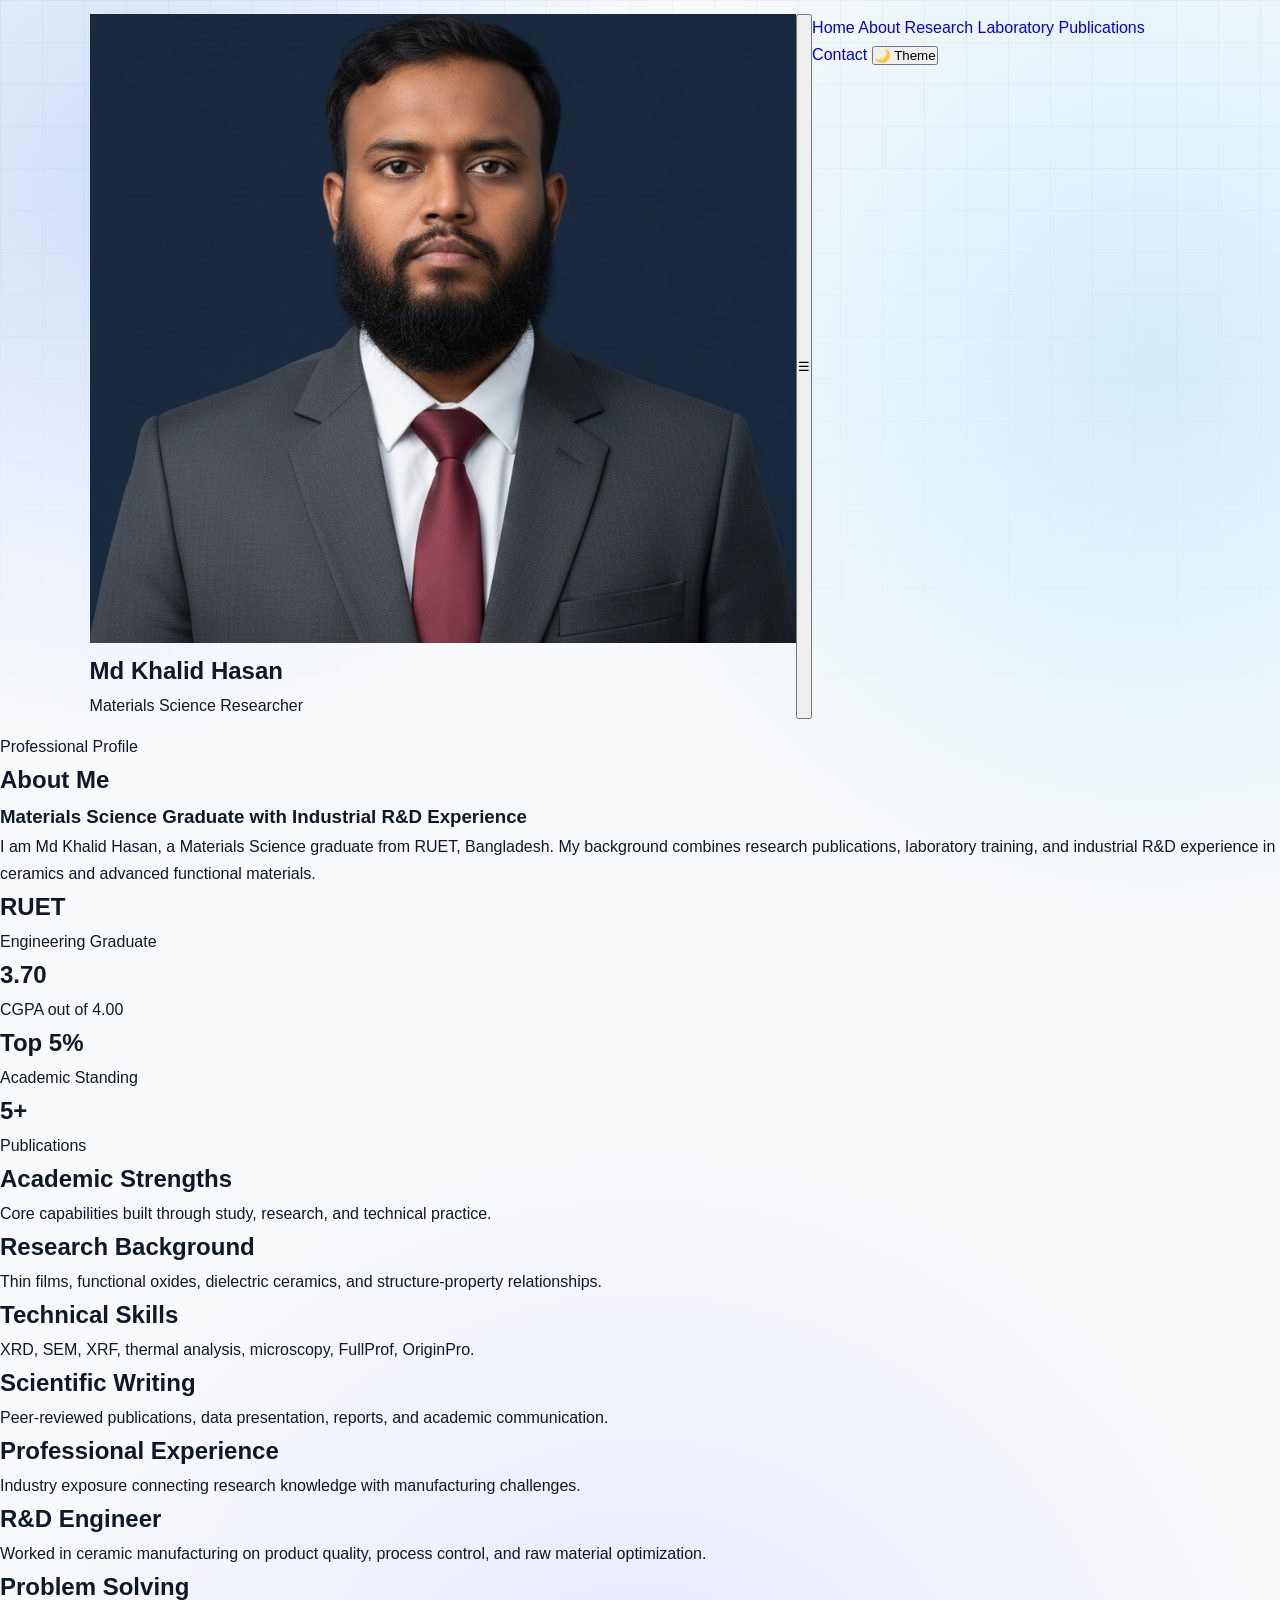
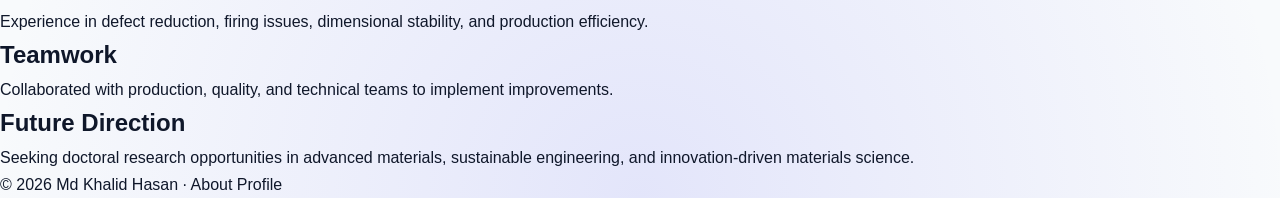
==== commit f4441b81: "Update about.html" ====
--- a/about.html
+++ b/about.html
@@ -13,7 +13,7 @@
   <meta charset="UTF-8">
   <meta name="viewport" content="width=device-width, initial-scale=1.0">
   <title>About | Md Khalid Hasan</title>
-  <link rel="stylesheet" href="style.css?v=31">
+  <link rel="stylesheet" href="style.css?v=301">
   <meta name="theme-color" content="#111111">
 </head>
 
--- a/style.css
+++ b/style.css
@@ -1,8 +1,7 @@
 /* =========================
-   FINAL CLEAN PREMIUM CSS
+   INSANE PREMIUM PORTFOLIO CSS
 ========================= */
 
-/* Reset */
 * {
   margin: 0;
   padding: 0;
@@ -14,1070 +13,203 @@
 }
 
 body {
-  font-family: Arial, Helvetica, sans-serif;
+  font-family: Inter, Arial, Helvetica, sans-serif;
   background:
-    radial-gradient(circle at top right, rgba(59,130,246,0.06), transparent 30%),
-    radial-gradient(circle at bottom left, rgba(99,102,241,0.05), transparent 28%),
-    #f7f7f7;
-  color: #111111;
+    radial-gradient(circle at 10% 10%, rgba(37, 99, 235, 0.18), transparent 28%),
+    radial-gradient(circle at 90% 20%, rgba(14, 165, 233, 0.16), transparent 30%),
+    radial-gradient(circle at 50% 100%, rgba(99, 102, 241, 0.14), transparent 34%),
+    #f8fafc;
+  color: #0f172a;
   line-height: 1.7;
   overflow-x: hidden;
-  text-rendering: optimizeLegibility;
+}
+
+body::before {
+  content: "";
+  position: fixed;
+  inset: 0;
+  pointer-events: none;
+  background-image:
+    linear-gradient(rgba(15, 23, 42, 0.035) 1px, transparent 1px),
+    linear-gradient(90deg, rgba(15, 23, 42, 0.035) 1px, transparent 1px);
+  background-size: 42px 42px;
+  mask-image: linear-gradient(to bottom, black, transparent 80%);
+  z-index: -1;
+}
+
+a {
+  text-decoration: none;
 }
 
 img {
   max-width: 100%;
-  height: auto;
-}
-
-/* =========================
-   SIDEBAR
-========================= */
-
-.sidebar {
-  width: 270px;
-  min-height: 100vh;
-  position: fixed;
-  left: 0;
-  top: 0;
-  background: rgba(255,255,255,0.88);
-  backdrop-filter: blur(16px);
-  border-right: 1px solid #dddddd;
-  padding: 32px 22px;
-  overflow-y: auto;
-}
-
-.profile {
-  width: 125px;
-  height: 125px;
-  object-fit: cover;
-  border-radius: 50%;
-  display: block;
-  margin: 0 auto 16px;
-  border: 3px solid #111111;
-}
-
-.sidebar h2 {
-  text-align: center;
-  font-size: 23px;
-  margin-bottom: 5px;
-}
-
-.sidebar p {
-  text-align: center;
-  font-size: 14px;
-  color: #666666;
-  margin-bottom: 18px;
-}
-
-.location-badge {
-  display: block;
-  margin: 12px 0 22px;
-  padding: 8px 14px;
-  border-radius: 999px;
-  background: rgba(15, 23, 42, 0.06);
-  color: #334155;
-  font-size: 0.82rem;
-  font-weight: 600;
-  text-align: center;
-}
-
-.sidebar a {
-  display: block;
-  text-decoration: none;
-  color: #111111;
-  padding: 11px 14px;
-  margin-bottom: 8px;
-  border-radius: 9px;
-  font-weight: 600;
-  transition: all 0.25s ease;
-}
-
-.sidebar a:hover,
-.sidebar a.active {
-  background: #111111;
-  color: #ffffff;
-  transform: translateX(4px);
-}
-
-.sidebar a.active {
-  box-shadow: 0 12px 24px rgba(17,24,39,0.18);
-}
-
-.dark-toggle {
-  width: 100%;
-  margin-top: 16px;
-  padding: 11px 14px;
-  border-radius: 9px;
-  border: 1px solid #111111;
-  background: #ffffff;
-  color: #111111;
-  font-weight: 700;
-  cursor: pointer;
-}
-
-/* =========================
-   CONTENT
-========================= */
-
-.content {
-  margin-left: 270px;
-  width: calc(100% - 270px);
-  padding: 58px 7%;
-}
-
-/* =========================
-   HERO
-========================= */
-
-.hero {
-  background: rgba(255,255,255,0.88);
-  backdrop-filter: blur(14px);
-  border: 1px solid rgba(255,255,255,0.65);
-  border-top: 5px solid #111111;
-  border-radius: 16px;
-  padding: 42px;
-  margin-bottom: 40px;
-  box-shadow:
-    0 20px 45px rgba(0,0,0,0.08),
-    inset 0 1px 0 rgba(255,255,255,0.7);
-  position: relative;
-  overflow: hidden;
-}
-
-.hero::after {
-  content: "";
-  position: absolute;
-  right: -80px;
-  top: -80px;
-  width: 220px;
-  height: 220px;
-  border-radius: 50%;
-  background: radial-gradient(circle, rgba(59,130,246,0.16), transparent 65%);
-  pointer-events: none;
-}
-
-.eyebrow {
-  font-size: 13px !important;
-  text-transform: uppercase;
-  letter-spacing: 1.5px;
-  font-weight: 700;
-  color: #666666 !important;
-  margin-bottom: 8px !important;
-}
-
-.hero h1 {
-  font-size: 50px;
-  line-height: 1.1;
-  margin-bottom: 12px;
-  letter-spacing: -1px;
-  font-weight: 800;
-}
-
-.hero h3 {
-  font-size: 22px;
-  font-weight: 500;
-  color: #444444;
-  margin-bottom: 18px;
-  line-height: 1.5;
-}
-
-.hero p {
-  max-width: 760px;
-  font-size: 17px;
-  color: #333333;
-  margin-bottom: 24px;
-}
-
-.hero-buttons {
-  display: flex;
-  gap: 12px;
-  flex-wrap: wrap;
-}
-
-/* =========================
-   BUTTONS
-========================= */
-
-.btn,
-.contact-card a,
-.publication-card a,
-.highlight-card a {
-  display: inline-block;
-  text-decoration: none;
-  background: linear-gradient(135deg,#111827,#374151);
-  color: #ffffff;
-  padding: 11px 16px;
-  border-radius: 9px;
-  font-weight: 700;
-  transition: all 0.25s ease;
-  border: none;
-  box-shadow: 0 14px 28px rgba(17,24,39,0.18);
-}
-
-.btn:hover,
-.contact-card a:hover,
-.publication-card a:hover,
-.highlight-card a:hover {
-  transform: translateY(-3px) scale(1.01);
-  box-shadow: 0 22px 36px rgba(17,24,39,0.24);
-}
-
-.secondary-btn {
-  background: rgba(255,255,255,0.85);
-  color: #111827;
-  border: 1px solid #d1d5db;
-}
-
-.secondary-btn:hover {
-  background: #111111;
-  color: #ffffff;
-}
-
-/* =========================
-   SECTION TITLES
-========================= */
-
-.section-title {
-  margin: 42px 0 22px;
-  border-left: 4px solid #111111;
-  padding-left: 16px;
-  animation: fadeUp 0.7s ease both;
-}
-
-.section-title h2 {
-  font-size: 31px;
-  margin-bottom: 6px;
-}
-
-.section-title p {
-  color: #666666;
-}
-
-/* =========================
-   GRIDS & CARDS
-========================= */
-
-.stats-grid {
-  display: grid;
-  grid-template-columns: repeat(4, 1fr);
-  gap: 18px;
-  margin-bottom: 38px;
-}
-
-.cards {
-  display: grid;
-  grid-template-columns: repeat(3, 1fr);
-  gap: 18px;
-  margin-bottom: 38px;
-}
-
-.highlight-grid,
-.contact-grid {
-  display: grid;
-  grid-template-columns: repeat(2, 1fr);
-  gap: 18px;
-}
-
-.stat-card,
-.card,
-.highlight-card,
-.research-card,
-.lab-card,
-.publication-card,
-.contact-card {
-  background: rgba(255,255,255,0.92);
-  backdrop-filter: blur(10px);
-  border: 1px solid rgba(255,255,255,0.65);
-  border-radius: 14px;
-  padding: 24px;
-  transition: all 0.25s ease;
-  box-shadow: 0 16px 30px rgba(0,0,0,0.05);
-  animation: fadeUp 0.7s ease both;
-}
-
-.stat-card:hover,
-.card:hover,
-.highlight-card:hover,
-.research-card:hover,
-.lab-card:hover,
-.publication-card:hover,
-.contact-card:hover {
-  transform: translateY(-6px);
-  box-shadow: 0 24px 42px rgba(0,0,0,0.10);
-}
-
-.stat-card h2 {
-  font-size: 28px;
-  margin-bottom: 4px;
-}
-
-.card h2,
-.highlight-card h2,
-.contact-card h2,
-.publication-card h2,
-.research-card h2,
-.lab-card h2 {
-  margin-bottom: 10px;
-}
-
-.stat-card p,
-.card p,
-.highlight-card p,
-.contact-card p,
-.publication-card p,
-.research-card p,
-.lab-card p {
-  color: #444444;
-}
-
-/* =========================
-   RESEARCH / PUBLICATIONS
-========================= */
-
-.research-list,
-.publication-list,
-.lab-grid {
-  display: grid;
-  grid-template-columns: 1fr;
-  gap: 22px;
-}
-
-.research-card,
-.publication-card {
-  border-left: 5px solid #111111;
-}
-
-.research-card span,
-.lab-card span {
-  display: inline-block;
-  margin-top: 10px;
-  background: #f2f2f2;
-  color: #333333;
-  padding: 7px 12px;
-  border-radius: 20px;
-  font-size: 14px;
-  font-weight: 600;
-}
-
-.research-gallery {
-  display: grid;
-  grid-template-columns: repeat(auto-fit, minmax(210px, 1fr));
-  gap: 14px;
-  margin: 18px 0;
-}
-
-.research-gallery img {
-  width: 100%;
-  height: 160px;
-  object-fit: contain;
-  background: #ffffff;
-  border: 1px solid #dddddd;
-  border-radius: 12px;
-  padding: 8px;
-  cursor: zoom-in;
-}
-
-/* =========================
-   LAB PAGE
-========================= */
-
-.lab-card {
-  display: grid;
-  grid-template-columns: 300px 1fr;
-  padding: 0;
-  overflow: hidden;
-}
-
-.lab-card img {
-  width: 100%;
-  height: 100%;
-  min-height: 230px;
-  object-fit: cover;
-}
-
-.lab-card div {
-  padding: 24px;
-}
-
-/* =========================
-   MODAL
-========================= */
-
-.img-modal {
-  display: none;
-  position: fixed;
-  inset: 0;
-  background: rgba(0,0,0,0.85);
-  z-index: 9999;
-  justify-content: center;
-  align-items: center;
-  padding: 20px;
-}
-
-.modal-content {
-  max-width: 92%;
-  max-height: 92%;
-  background: #ffffff;
-  border-radius: 10px;
-  padding: 8px;
-}
-
-.close-modal {
-  position: absolute;
-  top: 20px;
-  right: 28px;
-  color: #ffffff;
-  font-size: 40px;
-  cursor: pointer;
-}
-
-/* =========================
-   FLOATING CONTACT
-========================= */
-
-.floating-contact {
-  position: fixed;
-  right: 22px;
-  bottom: 22px;
-  background: #111111;
-  color: #ffffff;
-  text-decoration: none;
-  padding: 12px 18px;
-  border-radius: 999px;
-  font-weight: 700;
-  box-shadow: 0 14px 30px rgba(0,0,0,0.25);
-  z-index: 999;
-  transition: all 0.25s ease;
-}
-
-.floating-contact:hover {
-  transform: translateY(-3px);
-}
-
-/* =========================
-   FOOTER
-========================= */
-
-.footer {
-  margin-top: 48px;
-  padding-top: 18px;
-  border-top: 1px solid #dddddd;
-  color: #666666;
-  font-size: 14px;
-}
-
-/* =========================
-   ANIMATION
-========================= */
-
-.stat-card:nth-child(1),
-.card:nth-child(1),
-.highlight-card:nth-child(1) {
-  animation-delay: 0.05s;
-}
-
-.stat-card:nth-child(2),
-.card:nth-child(2),
-.highlight-card:nth-child(2) {
-  animation-delay: 0.1s;
-}
-
-.stat-card:nth-child(3),
-.card:nth-child(3),
-.highlight-card:nth-child(3) {
-  animation-delay: 0.15s;
-}
-
-.stat-card:nth-child(4),
-.highlight-card:nth-child(4) {
-  animation-delay: 0.2s;
-}
-
-@keyframes fadeUp {
-  from {
-    opacity: 0;
-    transform: translateY(18px);
-  }
-
-  to {
-    opacity: 1;
-    transform: translateY(0);
-  }
-}
-
-/* =========================
-   DARK MODE
-========================= */
-
-body.dark-mode {
-  background:
-    radial-gradient(circle at top right, rgba(14,165,233,0.10), transparent 28%),
-    radial-gradient(circle at bottom left, rgba(59,130,246,0.08), transparent 28%),
-    #0b1120;
-  color: #f8fafc;
-}
-
-body.dark-mode .sidebar,
-body.dark-mode .hero,
-body.dark-mode .stat-card,
-body.dark-mode .card,
-body.dark-mode .highlight-card,
-body.dark-mode .research-card,
-body.dark-mode .lab-card,
-body.dark-mode .publication-card,
-body.dark-mode .contact-card {
-  background: rgba(17,24,39,0.88);
-  color: #f8fafc;
-  border-color: rgba(255,255,255,0.08);
-  box-shadow: 0 18px 40px rgba(0,0,0,0.35);
-}
-
-body.dark-mode .hero::after {
-  background: radial-gradient(circle, rgba(14,165,233,0.18), transparent 65%);
-}
-
-body.dark-mode .sidebar a {
-  color: #f8fafc;
-}
-
-body.dark-mode .sidebar a:hover,
-body.dark-mode .sidebar a.active {
-  background: #f8fafc;
-  color: #111827;
-}
-
-body.dark-mode p,
-body.dark-mode .hero h3,
-body.dark-mode .section-title p,
-body.dark-mode .footer {
-  color: #d1d5db;
-}
-
-body.dark-mode .btn,
-body.dark-mode .contact-card a,
-body.dark-mode .publication-card a,
-body.dark-mode .highlight-card a {
-  background: linear-gradient(135deg,#f8fafc,#cbd5e1);
-  color: #111827;
-}
-
-body.dark-mode .secondary-btn {
-  background: transparent;
-  color: #f8fafc;
-  border-color: #f8fafc;
-}
-
-body.dark-mode .dark-toggle {
-  background: #1f2937;
-  color: #f8fafc;
-  border-color: #374151;
-}
-
-body.dark-mode .section-title {
-  border-left-color: #38bdf8;
-}
-
-body.dark-mode .floating-contact {
-  background: #f8fafc;
-  color: #111827;
-}
-
-/* =========================
-   MOBILE / TABLET
-========================= */
-
-@media (max-width: 900px) {
-
-  .sidebar {
-    position: relative;
-    width: 100%;
-    min-height: auto;
-    border-right: none;
-    border-bottom: 1px solid #dddddd;
-    padding: 24px 18px;
-    text-align: center;
-  }
-
-  .profile {
-    width: 105px;
-    height: 105px;
-    margin-bottom: 12px;
-  }
-
-  .sidebar h2 {
-    font-size: 21px;
-  }
-
-  .sidebar p {
-    font-size: 13px;
-    margin-bottom: 14px;
-  }
-
-  .location-badge {
-    margin: 10px auto 18px;
-    max-width: 330px;
-  }
-
-  .sidebar a {
-    display: inline-block;
-    width: auto;
-    margin: 5px 4px;
-    padding: 9px 13px;
-    font-size: 14px;
-  }
-
-  .dark-toggle {
-    max-width: 220px;
-    margin: 16px auto 0;
-    display: block;
-  }
-
-  .content {
-    margin-left: 0;
-    width: 100%;
-    padding: 22px 14px;
-  }
-
-  .hero {
-    padding: 26px 18px;
-    margin-bottom: 28px;
-    border-radius: 14px;
-  }
-
-  .hero h1 {
-    font-size: 32px;
-    line-height: 1.18;
-  }
-
-  .hero h3 {
-    font-size: 18px;
-  }
-
-  .hero p {
-    font-size: 15.5px;
-  }
-
-  .hero-buttons {
-    flex-direction: column;
-  }
-
-  .hero-buttons .btn {
-    width: 100%;
-    text-align: center;
-  }
-
-  .section-title {
-    margin: 34px 0 16px;
-  }
-
-  .section-title h2 {
-    font-size: 25px;
-  }
-
-  .stats-grid,
-  .cards,
-  .highlight-grid,
-  .contact-grid {
-    grid-template-columns: 1fr;
-  }
-
-  .stat-card,
-  .card,
-  .highlight-card,
-  .research-card,
-  .publication-card,
-  .contact-card {
-    padding: 20px;
-    border-radius: 12px;
-  }
-
-  .stat-card h2 {
-    font-size: 25px;
-  }
-
-  .lab-card {
-    grid-template-columns: 1fr;
-  }
-
-  .lab-card img {
-    min-height: 200px;
-  }
-
-  .lab-card div {
-    padding: 20px;
-  }
-
-  .research-gallery img {
-    height: 145px;
-  }
-
-  .footer {
-    text-align: center;
-    font-size: 13px;
-  }
-}
-
-/* =========================
-   REDUCED MOTION
-========================= */
-
-@media (prefers-reduced-motion: reduce) {
-  .hero,
-  .stat-card,
-  .card,
-  .highlight-card,
-  .research-card,
-  .lab-card,
-  .publication-card,
-  .contact-card,
-  .section-title {
-    animation: none;
-  }
-}
-/* FIXED SCROLLING LEFT SIDEBAR */
-.sidebar{
-  position: fixed;
-  top: 0;
-  left: 0;
-  width: 270px;
-  height: 100vh;
-  overflow-y: auto;
-  overflow-x: hidden;
-  z-index: 1000;
-}
-
-.content{
-  margin-left: 270px;
-}
-
-/* Mobile */
-@media (max-width: 900px){
-  .sidebar{
-    position: relative;
-    width: 100%;
-    height: auto;
-    overflow: visible;
-  }
-
-  .content{
-    margin-left: 0;
-  }
-}
-/* =========================
-   APPLE STYLE TOP NAVBAR
-========================= */
-
-.sidebar {
-  display: none !important;
-}
-
+}
+
+/* NAVBAR */
 .apple-navbar {
   position: sticky;
   top: 0;
   z-index: 9999;
-  min-height: 76px;
   padding: 14px 7%;
   display: flex;
-  align-items: center;
-  justify-content: space-between;
+  justify-content:
+/* =========================
+   FIX OTHER PAGES
+========================= */
+
+.research-list,
+.publication-list,
+.lab-grid {
+  display: grid;
+  grid-template-columns: 1fr;
   gap: 24px;
-  background: rgba(255,255,255,0.72);
-  backdrop-filter: blur(22px);
-  -webkit-backdrop-filter: blur(22px);
-  border-bottom: 1px solid rgba(0,0,0,0.08);
-  animation: navDrop 0.6s ease both;
-}
-
-@keyframes navDrop {
-  from {
-    opacity: 0;
-    transform: translateY(-18px);
-  }
-  to {
-    opacity: 1;
-    transform: translateY(0);
-  }
-}
-
-.nav-brand {
-  display: flex;
-  align-items: center;
-  gap: 12px;
-}
-
-.nav-avatar {
-  width: 46px;
-  height: 46px;
-  border-radius: 50%;
+  margin-top: 24px;
+}
+
+.research-card,
+.publication-card,
+.lab-card,
+.contact-card {
+  background: rgba(255,255,255,0.86);
+  border: 1px solid rgba(148,163,184,0.24);
+  border-radius: 26px;
+  padding: 28px;
+  box-shadow: 0 22px 60px rgba(15,23,42,0.08);
+  transition: 0.3s ease;
+}
+
+.research-card:hover,
+.publication-card:hover,
+.lab-card:hover,
+.contact-card:hover {
+  transform: translateY(-6px);
+  box-shadow: 0 32px 80px rgba(15,23,42,0.14);
+}
+
+.research-card h2,
+.publication-card h2,
+.lab-card h2,
+.contact-card h2 {
+  font-size: 26px;
+  margin-bottom: 12px;
+  color: #0f172a;
+}
+
+.research-card p,
+.publication-card p,
+.lab-card p,
+.contact-card p {
+  color: #475569;
+  font-size: 16px;
+}
+
+.research-card span,
+.lab-card span {
+  display: inline-block;
+  margin-top: 12px;
+  padding: 8px 14px;
+  border-radius: 999px;
+  background: rgba(37,99,235,0.10);
+  color: #1d4ed8;
+  font-weight: 800;
+  font-size: 13px;
+}
+
+.research-gallery {
+  display: grid;
+  grid-template-columns: repeat(auto-fit, minmax(220px, 1fr));
+  gap: 16px;
+  margin-top: 20px;
+}
+
+.research-gallery img {
+  width: 100%;
+  height: 180px;
+  object-fit: contain;
+  background: #ffffff;
+  border-radius: 18px;
+  padding: 10px;
+  border: 1px solid rgba(148,163,184,0.24);
+}
+
+.lab-card {
+  display: grid;
+  grid-template-columns: 300px 1fr;
+  overflow: hidden;
+  padding: 0;
+}
+
+.lab-card img {
+  width: 100%;
+  height: 100%;
+  min-height: 240px;
   object-fit: cover;
-  border: 2px solid #111827;
-}
-
-.nav-brand h2 {
-  font-size: 18px;
-  line-height: 1.1;
-  margin: 0;
-}
-
-.nav-brand p {
-  font-size: 13px;
-  color: #64748b;
-  margin: 0;
-}
-
-.apple-nav-links {
-  display: flex;
-  align-items: center;
-  gap: 10px;
-}
-
-.apple-nav-links a {
-  text-decoration: none;
-  color: #111827;
-  font-weight: 700;
-  font-size: 14px;
-  padding: 9px 13px;
-  border-radius: 999px;
-  transition: all 0.25s ease;
-}
-
-.apple-nav-links a:hover,
-.apple-nav-links a.active {
-  background: #111827;
+}
+
+.lab-card div {
+  padding: 28px;
+}
+
+.contact-grid {
+  display: grid;
+  grid-template-columns: repeat(2, 1fr);
+  gap: 24px;
+  margin-top: 24px;
+}
+
+.publication-card a,
+.contact-card a,
+.research-card a,
+.lab-card a {
+  display: inline-block;
+  margin-top: 14px;
+  padding: 11px 16px;
+  border-radius: 12px;
+  background: linear-gradient(135deg, #020617, #2563eb);
   color: #ffffff;
-  transform: translateY(-2px);
-}
-
-.menu-toggle {
-  display: none;
-  border: none;
-  background: #111827;
-  color: #ffffff;
-  width: 42px;
-  height: 42px;
-  border-radius: 999px;
-  font-size: 20px;
-  cursor: pointer;
-}
-
-.content {
-  margin-left: 0 !important;
-  width: 100% !important;
-  padding: 46px 7% !important;
-}
-
-/* =========================
-   PREMIUM APPLE HERO
-========================= */
-
-.premium-hero {
-  display: grid;
-  grid-template-columns: 1.7fr 0.8fr;
-  gap: 28px;
-  align-items: center;
-  min-height: 560px;
-  padding: 64px;
-  border-radius: 28px;
-  background:
-    radial-gradient(circle at top right, rgba(59,130,246,0.20), transparent 34%),
-    linear-gradient(135deg, rgba(255,255,255,0.95), rgba(248,250,252,0.72));
-  border: 1px solid rgba(255,255,255,0.75);
-  box-shadow: 0 30px 80px rgba(15,23,42,0.12);
-  overflow: hidden;
-  position: relative;
-}
-
-.premium-hero::before {
-  content: "";
-  position: absolute;
-  inset: -80px;
-  background:
-    radial-gradient(circle at 15% 20%, rgba(14,165,233,0.16), transparent 26%),
-    radial-gradient(circle at 80% 80%, rgba(99,102,241,0.14), transparent 30%);
-  animation: heroGlow 8s ease-in-out infinite alternate;
-  pointer-events: none;
-}
-
-@keyframes heroGlow {
-  from {
-    transform: scale(1) translateY(0);
-  }
-  to {
-    transform: scale(1.08) translateY(-12px);
-  }
-}
-
-.hero-content,
-.hero-glass-card {
-  position: relative;
-  z-index: 2;
-}
-
-.premium-hero h1 {
-  font-size: clamp(42px, 6vw, 76px);
-  line-height: 0.98;
-  letter-spacing: -2.8px;
-  margin-bottom: 20px;
-}
-
-.premium-hero h3 {
-  font-size: 22px;
-  color: #475569;
-  max-width: 820px;
-}
-
-.premium-hero p {
-  max-width: 820px;
-}
-
-.hero-glass-card {
-  background: rgba(255,255,255,0.58);
-  backdrop-filter: blur(18px);
-  -webkit-backdrop-filter: blur(18px);
-  border: 1px solid rgba(255,255,255,0.75);
-  border-radius: 24px;
-  padding: 28px;
-  box-shadow: 0 24px 60px rgba(15,23,42,0.12);
-  animation: floatCard 4s ease-in-out infinite alternate;
-}
-
-@keyframes floatCard {
-  from {
-    transform: translateY(0);
-  }
-  to {
-    transform: translateY(-12px);
-  }
-}
-
-.hero-glass-card h2 {
-  margin-bottom: 16px;
-  font-size: 24px;
-}
-
-.hero-glass-card p {
-  margin-bottom: 10px;
-  padding: 10px 12px;
-  background: rgba(255,255,255,0.7);
-  border-radius: 999px;
-  font-weight: 700;
-  color: #111827;
-}
-
-/* =========================
-   MOBILE DROPDOWN MENU
-========================= */
-
+  font-weight: 900;
+}
+
+/* Dark mode fix for other pages */
+body.dark-mode .research-card,
+body.dark-mode .publication-card,
+body.dark-mode .lab-card,
+body.dark-mode .contact-card {
+  background: rgba(15,23,42,0.86);
+  border-color: rgba(255,255,255,0.10);
+}
+
+body.dark-mode .research-card h2,
+body.dark-mode .publication-card h2,
+body.dark-mode .lab-card h2,
+body.dark-mode .contact-card h2 {
+  color: #f8fafc;
+}
+
+body.dark-mode .research-card p,
+body.dark-mode .publication-card p,
+body.dark-mode .lab-card p,
+body.dark-mode .contact-card p {
+  color: #cbd5e1;
+}
+
+/* Mobile fix */
 @media (max-width: 900px) {
-  .apple-navbar {
-    padding: 14px 18px;
-    flex-wrap: wrap;
-  }
-
-  .menu-toggle {
-    display: block;
-  }
-
-  .apple-nav-links {
-    display: none;
-    width: 100%;
-    flex-direction: column;
-    align-items: stretch;
-    gap: 8px;
-    padding-top: 12px;
-    animation: menuSlide 0.35s ease both;
-  }
-
-  .apple-nav-links.show {
-    display: flex;
-  }
-
-  @keyframes menuSlide {
-    from {
-      opacity: 0;
-      transform: translateY(-12px);
-    }
-    to {
-      opacity: 1;
-      transform: translateY(0);
-    }
-  }
-
-  .apple-nav-links a,
-  .apple-nav-links .dark-toggle {
-    width: 100%;
-    text-align: center;
-  }
-
-  .premium-hero {
+  .lab-card {
     grid-template-columns: 1fr;
-    min-height: auto;
-    padding: 36px 22px;
-    border-radius: 22px;
-  }
-
-  .premium-hero h1 {
-    font-size: 40px;
-    letter-spacing: -1.4px;
-  }
-
-  .premium-hero h3 {
-    font-size: 18px;
-  }
-
-  .hero-glass-card {
-    animation: none;
-  }
-}
-
-/* =========================
-   DARK MODE TOPBAR
-========================= */
-
-body.dark-mode .apple-navbar {
-  background: rgba(15,23,42,0.76);
-  border-bottom-color: rgba(255,255,255,0.08);
-}
-
-body.dark-mode .nav-brand h2,
-body.dark-mode .apple-nav-links a {
-  color: #f8fafc;
-}
-
-body.dark-mode .nav-brand p {
-  color: #cbd5e1;
-}
-
-body.dark-mode .apple-nav-links a:hover,
-body.dark-mode .apple-nav-links a.active {
-  background: #f8fafc;
-  color: #111827;
-}
-
-body.dark-mode .premium-hero {
-  background:
-    radial-gradient(circle at top right, rgba(14,165,233,0.18), transparent 34%),
-    linear-gradient(135deg, rgba(15,23,42,0.96), rgba(30,41,59,0.82));
-}
-
-body.dark-mode .hero-glass-card {
-  background: rgba(15,23,42,0.58);
-  border-color: rgba(255,255,255,0.10);
-}
-
-body.dark-mode .hero-glass-card p {
-  background: rgba(255,255,255,0.08);
-  color: #f8fafc;
-}
-/* JS reveal animation support */
-.reveal{
-  opacity:0;
-  transform:translateY(24px);
-  transition:all .7s ease;
-}
-
-.reveal-visible{
-  opacity:1;
-  transform:translateY(0);
-}
+  }
+
+  .contact-grid {
+    grid-template-columns: 1fr;
+  }
+
+  .research-card,
+  .publication-card,
+  .contact-card {
+    padding: 22px;
+  }
+
+  .lab-card div {
+    padding: 22px;
+  }
+}
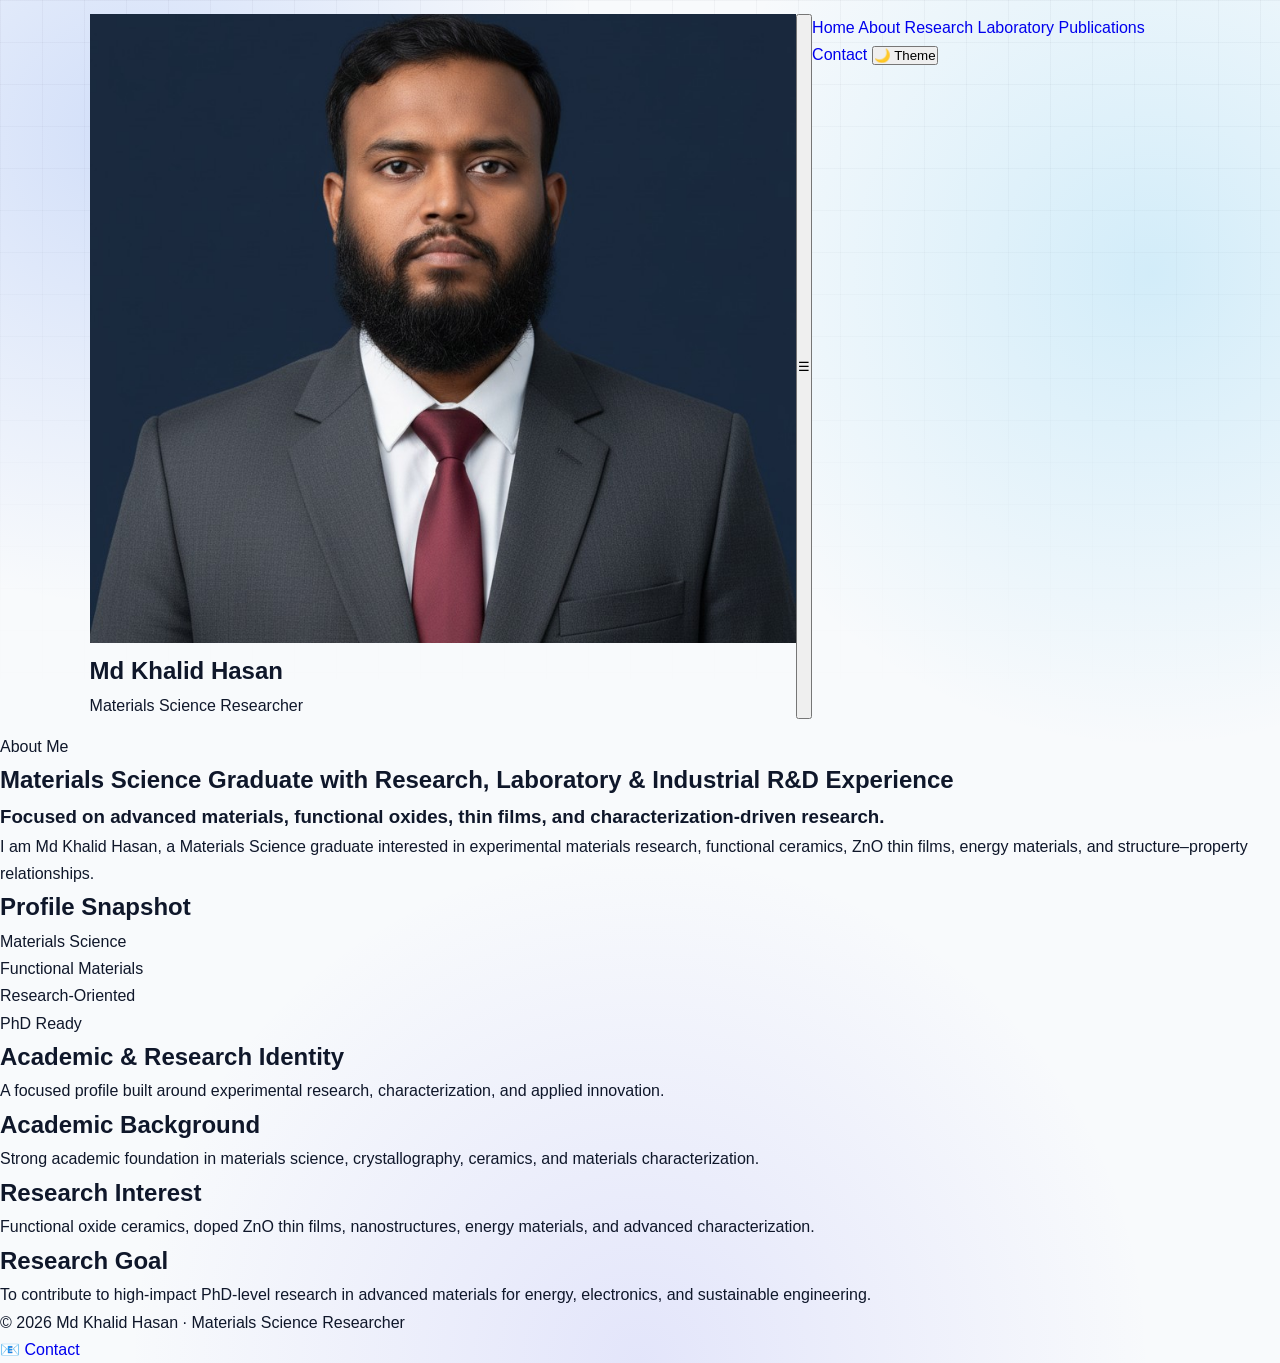
==== commit a9f11188: "Update about.html" ====
--- a/about.html
+++ b/about.html
@@ -1,20 +1,10 @@
 <!DOCTYPE html>
 <html lang="en">
 <head>
-  <!-- Google Analytics -->
-  <script async src="https://www.googletagmanager.com/gtag/js?id=G-1Z87PEDCVF"></script>
-  <script>
-    window.dataLayer = window.dataLayer || [];
-    function gtag(){dataLayer.push(arguments);}
-    gtag('js', new Date());
-    gtag('config', 'G-1Z87PEDCVF');
-  </script>
-
   <meta charset="UTF-8">
   <meta name="viewport" content="width=device-width, initial-scale=1.0">
   <title>About | Md Khalid Hasan</title>
-  <link rel="stylesheet" href="style.css?v=301">
-  <meta name="theme-color" content="#111111">
+  <link rel="stylesheet" href="style.css?v=700">
 </head>
 
 <body>
@@ -28,7 +18,7 @@
     </div>
   </div>
 
-  <button class="menu-toggle">☰</button>
+  <button class="menu-toggle" onclick="toggleMenu()">☰</button>
 
   <nav class="apple-nav-links" id="mobileMenu">
     <a href="index.html">Home</a>
@@ -37,94 +27,70 @@
     <a href="laboratory.html">Laboratory</a>
     <a href="publications.html">Publications</a>
     <a href="contact.html">Contact</a>
-    <button class="dark-toggle">🌙 Theme</button>
+    <button class="dark-toggle" onclick="toggleTheme()">🌙 Theme</button>
   </nav>
 </header>
 
 <div class="content">
 
-  <section class="hero">
-    <p class="eyebrow">Professional Profile</p>
-    <h1>About Me</h1>
-    <h3>Materials Science Graduate with Industrial R&D Experience</h3>
+  <section class="premium-hero">
+    <div class="hero-content">
+      <p class="eyebrow">About Me</p>
+      <h1>Materials Science Graduate with Research, Laboratory & Industrial R&D Experience</h1>
+      <h3>Focused on advanced materials, functional oxides, thin films, and characterization-driven research.</h3>
+      <p>
+        I am Md Khalid Hasan, a Materials Science graduate interested in experimental materials research,
+        functional ceramics, ZnO thin films, energy materials, and structure–property relationships.
+      </p>
+    </div>
 
-    <p>
-      I am Md Khalid Hasan, a Materials Science graduate from RUET, Bangladesh.
-      My background combines research publications, laboratory training, and
-      industrial R&D experience in ceramics and advanced functional materials.
-    </p>
-  </section>
-
-  <section class="stats-grid">
-    <div class="stat-card"><h2>RUET</h2><p>Engineering Graduate</p></div>
-    <div class="stat-card"><h2>3.70</h2><p>CGPA out of 4.00</p></div>
-    <div class="stat-card"><h2>Top 5%</h2><p>Academic Standing</p></div>
-    <div class="stat-card"><h2>5+</h2><p>Publications</p></div>
+    <div class="hero-glass-card">
+      <h2>Profile Snapshot</h2>
+      <p>Materials Science</p>
+      <p>Functional Materials</p>
+      <p>Research-Oriented</p>
+      <p>PhD Ready</p>
+    </div>
   </section>
 
   <section class="section-title">
-    <h2>Academic Strengths</h2>
-    <p>Core capabilities built through study, research, and technical practice.</p>
+    <h2>Academic & Research Identity</h2>
+    <p>A focused profile built around experimental research, characterization, and applied innovation.</p>
   </section>
 
   <section class="cards">
-
     <div class="card">
-      <h2>Research Background</h2>
-      <p>Thin films, functional oxides, dielectric ceramics, and structure-property relationships.</p>
+      <h2>Academic Background</h2>
+      <p>Strong academic foundation in materials science, crystallography, ceramics, and materials characterization.</p>
     </div>
 
     <div class="card">
-      <h2>Technical Skills</h2>
-      <p>XRD, SEM, XRF, thermal analysis, microscopy, FullProf, OriginPro.</p>
+      <h2>Research Interest</h2>
+      <p>Functional oxide ceramics, doped ZnO thin films, nanostructures, energy materials, and advanced characterization.</p>
     </div>
 
     <div class="card">
-      <h2>Scientific Writing</h2>
-      <p>Peer-reviewed publications, data presentation, reports, and academic communication.</p>
+      <h2>Research Goal</h2>
+      <p>To contribute to high-impact PhD-level research in advanced materials for energy, electronics, and sustainable engineering.</p>
     </div>
-
-  </section>
-
-  <section class="section-title">
-    <h2>Professional Experience</h2>
-    <p>Industry exposure connecting research knowledge with manufacturing challenges.</p>
-  </section>
-
-  <section class="cards">
-
-    <div class="card">
-      <h2>R&D Engineer</h2>
-      <p>Worked in ceramic manufacturing on product quality, process control, and raw material optimization.</p>
-    </div>
-
-    <div class="card">
-      <h2>Problem Solving</h2>
-      <p>Experience in defect reduction, firing issues, dimensional stability, and production efficiency.</p>
-    </div>
-
-    <div class="card">
-      <h2>Teamwork</h2>
-      <p>Collaborated with production, quality, and technical teams to implement improvements.</p>
-    </div>
-
-  </section>
-
-  <section class="section-title">
-    <h2>Future Direction</h2>
-    <p>
-      Seeking doctoral research opportunities in advanced materials, sustainable
-      engineering, and innovation-driven materials science.
-    </p>
   </section>
 
   <div class="footer">
-    <p>© 2026 Md Khalid Hasan · About Profile</p>
+    <p>© 2026 Md Khalid Hasan · Materials Science Researcher</p>
   </div>
 
 </div>
 
-<script src="script.js?v=31"></script>
+<a href="contact.html" class="floating-contact">📧 Contact</a>
+
+<script>
+function toggleMenu(){document.getElementById("mobileMenu").classList.toggle("show");}
+function toggleTheme(){
+  document.body.classList.toggle("dark-mode");
+  localStorage.setItem("theme", document.body.classList.contains("dark-mode") ? "dark" : "light");
+}
+if(localStorage.getItem("theme")==="dark"){document.body.classList.add("dark-mode");}
+</script>
 
 </body>
 </html>
--- a/style.css
+++ b/style.css
@@ -213,3 +213,195 @@
     padding: 22px;
   }
 }
+/* =========================
+   LEVEL 3 ULTRA ELITE EFFECTS
+========================= */
+
+/* Premium font rendering */
+body {
+  letter-spacing: -0.01em;
+}
+
+/* Smooth page entry */
+.content {
+  animation: pageFade 0.9s ease both;
+}
+
+@keyframes pageFade {
+  from {
+    opacity: 0;
+    transform: translateY(18px);
+  }
+  to {
+    opacity: 1;
+    transform: translateY(0);
+  }
+}
+
+/* Elite navbar shine */
+.apple-navbar::after {
+  content: "";
+  position: absolute;
+  left: 7%;
+  right: 7%;
+  bottom: 0;
+  height: 1px;
+  background: linear-gradient(
+    90deg,
+    transparent,
+    rgba(37, 99, 235, 0.45),
+    transparent
+  );
+}
+
+/* Hero luxury glow */
+.premium-hero {
+  isolation: isolate;
+}
+
+.premium-hero::before {
+  animation: eliteGlow 8s ease-in-out infinite alternate;
+}
+
+@keyframes eliteGlow {
+  from {
+    transform: scale(1) rotate(0deg);
+    opacity: 0.75;
+  }
+  to {
+    transform: scale(1.12) rotate(8deg);
+    opacity: 1;
+  }
+}
+
+/* Hero text premium gradient movement */
+.premium-hero h1 {
+  background-size: 220% auto;
+  animation: textShine 6s linear infinite;
+}
+
+@keyframes textShine {
+  0% {
+    background-position: 0% center;
+  }
+  100% {
+    background-position: 220% center;
+  }
+}
+
+/* Glass card magnetic feel */
+.hero-glass-card,
+.premium-focus-card,
+.card,
+.stat-card,
+.highlight-card {
+  transform-style: preserve-3d;
+}
+
+.hero-glass-card:hover,
+.premium-focus-card:hover,
+.card:hover,
+.stat-card:hover,
+.highlight-card:hover {
+  transform: translateY(-10px) scale(1.015);
+}
+
+/* Card top light line */
+.premium-focus-card::before,
+.card::before,
+.stat-card::before,
+.highlight-card::before {
+  content: "";
+  position: absolute;
+  inset: 0;
+  background:
+    linear-gradient(
+      120deg,
+      transparent 0%,
+      rgba(255,255,255,0.55) 40%,
+      transparent 70%
+    );
+  opacity: 0;
+  transition: 0.45s ease;
+}
+
+.premium-focus-card:hover::before,
+.card:hover::before,
+.stat-card:hover::before,
+.highlight-card:hover::before {
+  opacity: 1;
+}
+
+/* Premium buttons */
+.btn {
+  position: relative;
+  overflow: hidden;
+}
+
+.btn::after {
+  content: "";
+  position: absolute;
+  top: 0;
+  left: -120%;
+  width: 80%;
+  height: 100%;
+  background: linear-gradient(
+    90deg,
+    transparent,
+    rgba(255,255,255,0.35),
+    transparent
+  );
+  transition: 0.5s ease;
+}
+
+.btn:hover::after {
+  left: 120%;
+}
+
+/* Floating contact pulse */
+.floating-contact {
+  animation: contactPulse 2.6s ease-in-out infinite;
+}
+
+@keyframes contactPulse {
+  0%, 100% {
+    box-shadow: 0 20px 45px rgba(15,23,42,0.30);
+  }
+  50% {
+    box-shadow: 0 24px 60px rgba(37,99,235,0.45);
+  }
+}
+
+/* Section title premium */
+.section-title h2 {
+  background: linear-gradient(135deg, #020617, #2563eb, #0891b2);
+  -webkit-background-clip: text;
+  background-clip: text;
+  color: transparent;
+}
+
+/* Mobile polish */
+@media (max-width: 900px) {
+  .premium-hero {
+    box-shadow: 0 24px 70px rgba(15,23,42,0.13);
+  }
+
+  .premium-hero h1 {
+    line-height: 1.05;
+  }
+
+  .hero-glass-card,
+  .premium-focus-card,
+  .card,
+  .stat-card {
+    transform: none;
+  }
+}
+
+/* Reduced motion safety */
+@media (prefers-reduced-motion: reduce) {
+  * {
+    animation: none !important;
+    transition: none !important;
+  }
+}
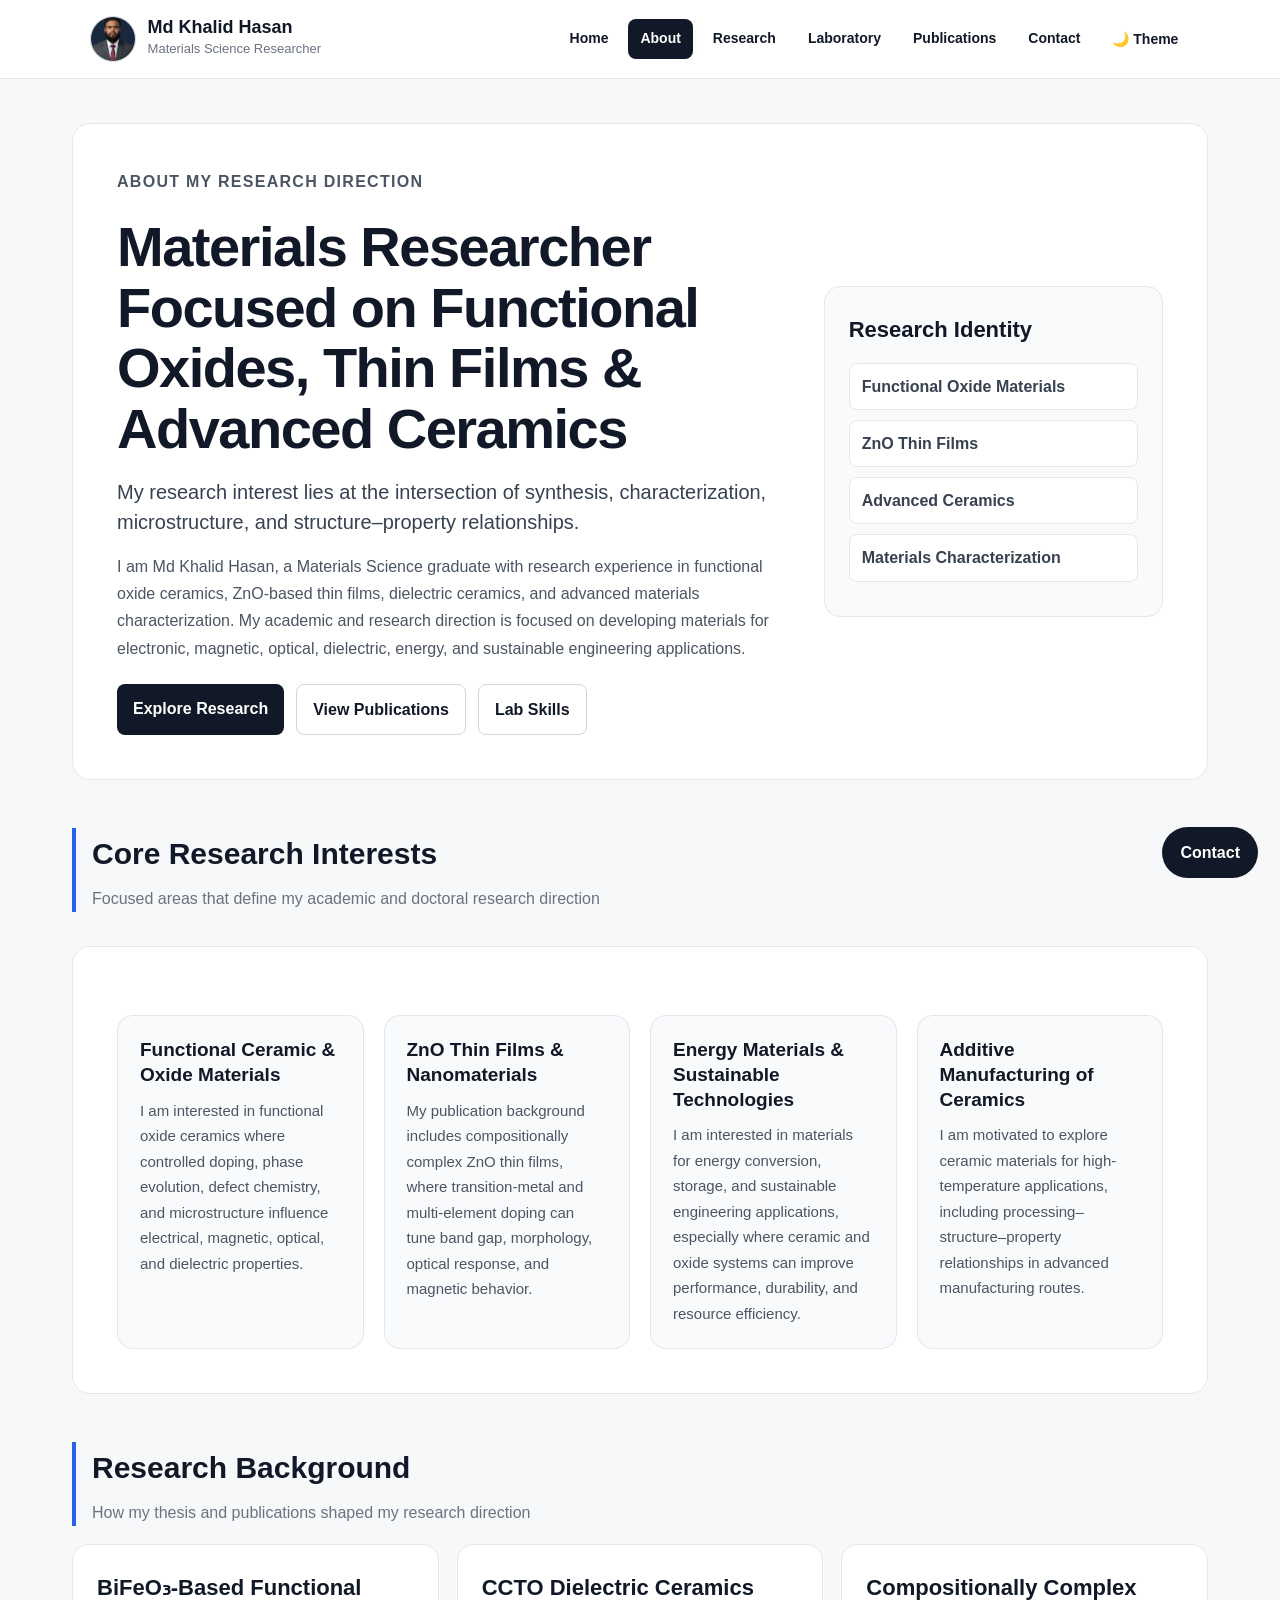
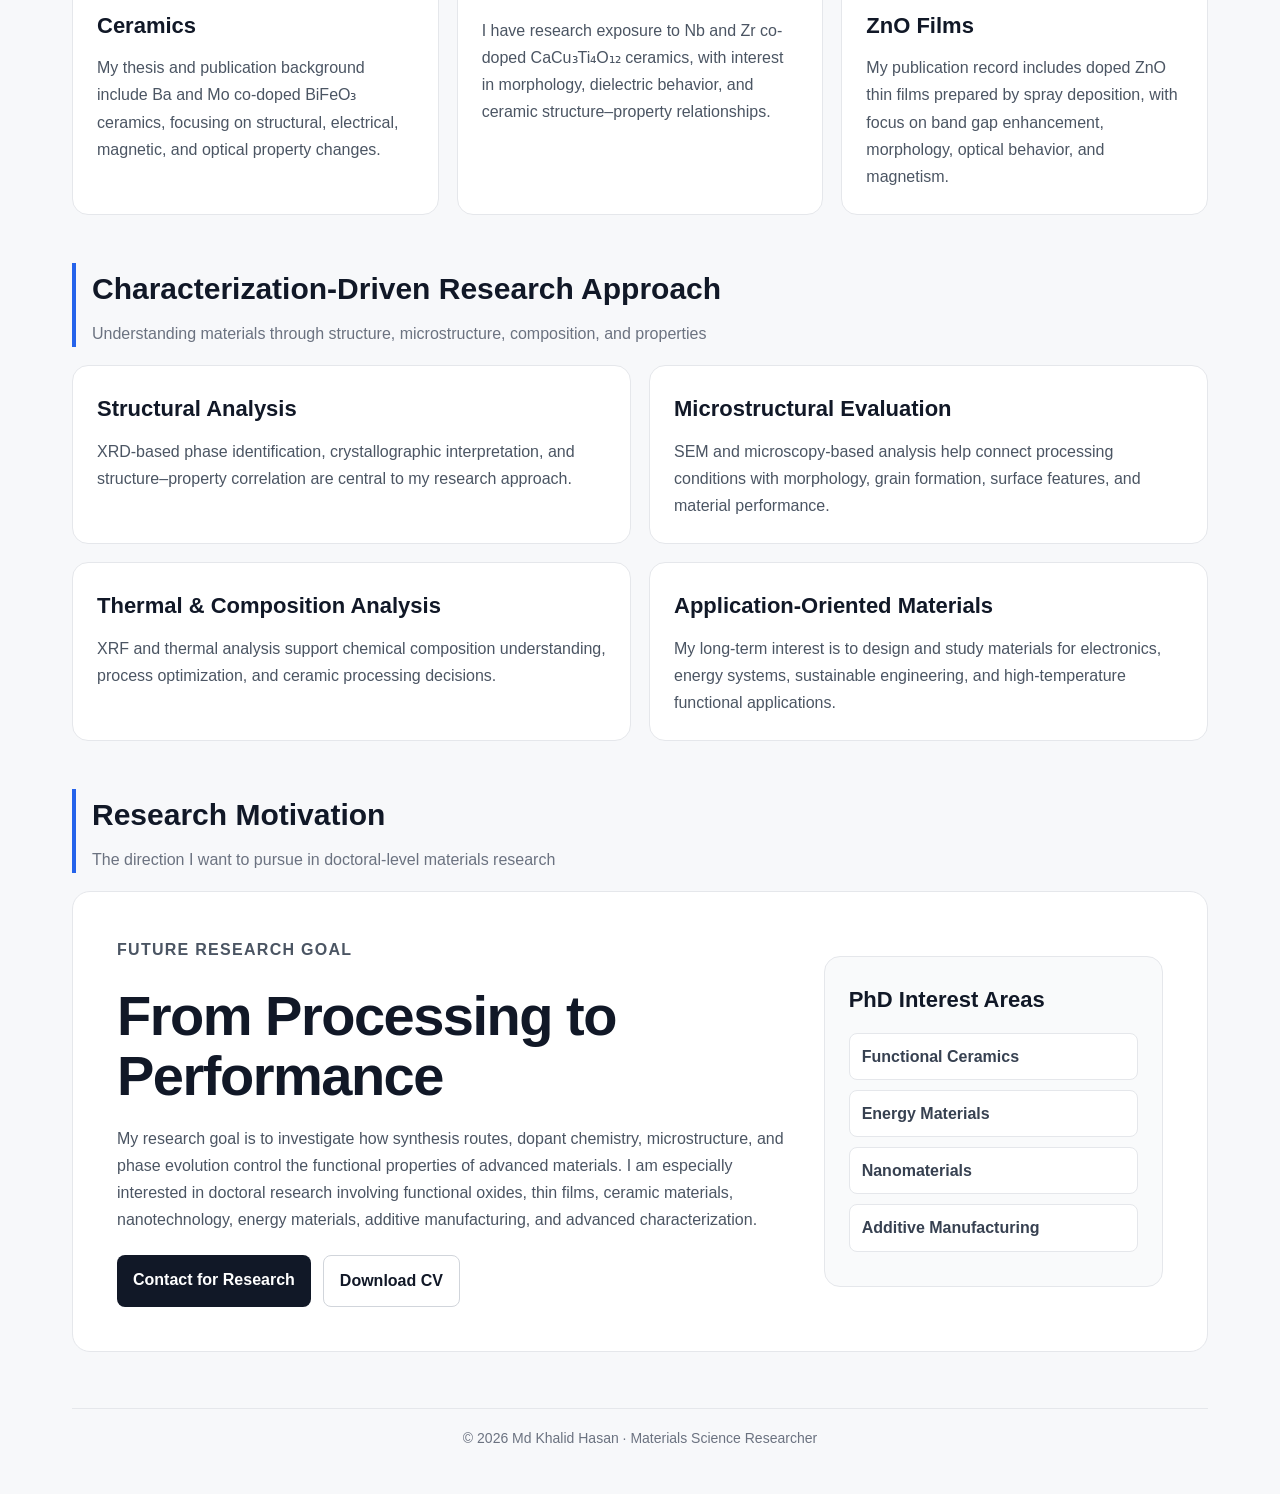
==== commit 9a5734b8: "Update about.html" ====
--- a/about.html
+++ b/about.html
@@ -4,7 +4,7 @@
   <meta charset="UTF-8">
   <meta name="viewport" content="width=device-width, initial-scale=1.0">
   <title>About | Md Khalid Hasan</title>
-  <link rel="stylesheet" href="style.css?v=700">
+  <link rel="stylesheet" href="style.css?v=2600">
 </head>
 
 <body>
@@ -33,63 +33,213 @@
 
 <div class="content">
 
-  <section class="premium-hero">
-    <div class="hero-content">
-      <p class="eyebrow">About Me</p>
-      <h1>Materials Science Graduate with Research, Laboratory & Industrial R&D Experience</h1>
-      <h3>Focused on advanced materials, functional oxides, thin films, and characterization-driven research.</h3>
-      <p>
-        I am Md Khalid Hasan, a Materials Science graduate interested in experimental materials research,
-        functional ceramics, ZnO thin films, energy materials, and structure–property relationships.
-      </p>
-    </div>
-
-    <div class="hero-glass-card">
-      <h2>Profile Snapshot</h2>
-      <p>Materials Science</p>
-      <p>Functional Materials</p>
-      <p>Research-Oriented</p>
-      <p>PhD Ready</p>
-    </div>
-  </section>
-
-  <section class="section-title">
-    <h2>Academic & Research Identity</h2>
-    <p>A focused profile built around experimental research, characterization, and applied innovation.</p>
-  </section>
-
-  <section class="cards">
-    <div class="card">
-      <h2>Academic Background</h2>
-      <p>Strong academic foundation in materials science, crystallography, ceramics, and materials characterization.</p>
-    </div>
-
-    <div class="card">
-      <h2>Research Interest</h2>
-      <p>Functional oxide ceramics, doped ZnO thin films, nanostructures, energy materials, and advanced characterization.</p>
-    </div>
-
-    <div class="card">
-      <h2>Research Goal</h2>
-      <p>To contribute to high-impact PhD-level research in advanced materials for energy, electronics, and sustainable engineering.</p>
-    </div>
-  </section>
-
-  <div class="footer">
-    <p>© 2026 Md Khalid Hasan · Materials Science Researcher</p>
-  </div>
-
+<section class="premium-hero">
+  <div class="hero-content">
+    <p class="eyebrow">About My Research Direction</p>
+
+    <h1>Materials Researcher Focused on Functional Oxides, Thin Films & Advanced Ceramics</h1>
+
+    <h3>
+      My research interest lies at the intersection of synthesis, characterization,
+      microstructure, and structure–property relationships.
+    </h3>
+
+    <p>
+      I am Md Khalid Hasan, a Materials Science graduate with research experience in
+      functional oxide ceramics, ZnO-based thin films, dielectric ceramics, and advanced
+      materials characterization. My academic and research direction is focused on developing
+      materials for electronic, magnetic, optical, dielectric, energy, and sustainable engineering applications.
+    </p>
+
+    <div class="hero-buttons">
+      <a href="research.html" class="btn">Explore Research</a>
+      <a href="publications.html" class="btn secondary-btn">View Publications</a>
+      <a href="laboratory.html" class="btn secondary-btn">Lab Skills</a>
+    </div>
+  </div>
+
+  <div class="hero-glass-card">
+    <h2>Research Identity</h2>
+    <p>Functional Oxide Materials</p>
+    <p>ZnO Thin Films</p>
+    <p>Advanced Ceramics</p>
+    <p>Materials Characterization</p>
+  </div>
+</section>
+
+<section class="section-title">
+  <h2>Core Research Interests</h2>
+  <p>Focused areas that define my academic and doctoral research direction</p>
+</section>
+
+<section class="research-focus-section">
+  <div class="research-focus-grid">
+
+    <div class="premium-focus-card">
+      <h3>Functional Ceramic & Oxide Materials</h3>
+      <p>
+        I am interested in functional oxide ceramics where controlled doping,
+        phase evolution, defect chemistry, and microstructure influence electrical,
+        magnetic, optical, and dielectric properties.
+      </p>
+    </div>
+
+    <div class="premium-focus-card">
+      <h3>ZnO Thin Films & Nanomaterials</h3>
+      <p>
+        My publication background includes compositionally complex ZnO thin films,
+        where transition-metal and multi-element doping can tune band gap, morphology,
+        optical response, and magnetic behavior.
+      </p>
+    </div>
+
+    <div class="premium-focus-card">
+      <h3>Energy Materials & Sustainable Technologies</h3>
+      <p>
+        I am interested in materials for energy conversion, storage, and sustainable
+        engineering applications, especially where ceramic and oxide systems can improve
+        performance, durability, and resource efficiency.
+      </p>
+    </div>
+
+    <div class="premium-focus-card">
+      <h3>Additive Manufacturing of Ceramics</h3>
+      <p>
+        I am motivated to explore ceramic materials for high-temperature applications,
+        including processing–structure–property relationships in advanced manufacturing routes.
+      </p>
+    </div>
+
+  </div>
+</section>
+
+<section class="section-title">
+  <h2>Research Background</h2>
+  <p>How my thesis and publications shaped my research direction</p>
+</section>
+
+<section class="cards">
+  <div class="card">
+    <h2>BiFeO₃-Based Functional Ceramics</h2>
+    <p>
+      My thesis and publication background include Ba and Mo co-doped BiFeO₃ ceramics,
+      focusing on structural, electrical, magnetic, and optical property changes.
+    </p>
+  </div>
+
+  <div class="card">
+    <h2>CCTO Dielectric Ceramics</h2>
+    <p>
+      I have research exposure to Nb and Zr co-doped CaCu₃Ti₄O₁₂ ceramics, with interest
+      in morphology, dielectric behavior, and ceramic structure–property relationships.
+    </p>
+  </div>
+
+  <div class="card">
+    <h2>Compositionally Complex ZnO Films</h2>
+    <p>
+      My publication record includes doped ZnO thin films prepared by spray deposition,
+      with focus on band gap enhancement, morphology, optical behavior, and magnetism.
+    </p>
+  </div>
+</section>
+
+<section class="section-title">
+  <h2>Characterization-Driven Research Approach</h2>
+  <p>Understanding materials through structure, microstructure, composition, and properties</p>
+</section>
+
+<section class="highlight-grid">
+
+  <div class="highlight-card">
+    <h2>Structural Analysis</h2>
+    <p>
+      XRD-based phase identification, crystallographic interpretation, and structure–property
+      correlation are central to my research approach.
+    </p>
+  </div>
+
+  <div class="highlight-card">
+    <h2>Microstructural Evaluation</h2>
+    <p>
+      SEM and microscopy-based analysis help connect processing conditions with morphology,
+      grain formation, surface features, and material performance.
+    </p>
+  </div>
+
+  <div class="highlight-card">
+    <h2>Thermal & Composition Analysis</h2>
+    <p>
+      XRF and thermal analysis support chemical composition understanding, process optimization,
+      and ceramic processing decisions.
+    </p>
+  </div>
+
+  <div class="highlight-card">
+    <h2>Application-Oriented Materials</h2>
+    <p>
+      My long-term interest is to design and study materials for electronics, energy systems,
+      sustainable engineering, and high-temperature functional applications.
+    </p>
+  </div>
+
+</section>
+
+<section class="section-title">
+  <h2>Research Motivation</h2>
+  <p>The direction I want to pursue in doctoral-level materials research</p>
+</section>
+
+<section class="premium-hero">
+  <div class="hero-content">
+    <p class="eyebrow">Future Research Goal</p>
+
+    <h1>From Processing to Performance</h1>
+
+    <p>
+      My research goal is to investigate how synthesis routes, dopant chemistry,
+      microstructure, and phase evolution control the functional properties of advanced
+      materials. I am especially interested in doctoral research involving functional oxides,
+      thin films, ceramic materials, nanotechnology, energy materials, additive manufacturing,
+      and advanced characterization.
+    </p>
+
+    <div class="hero-buttons">
+      <a href="contact.html" class="btn">Contact for Research</a>
+      <a href="Hasan_CV.pdf" class="btn secondary-btn" target="_blank">Download CV</a>
+    </div>
+  </div>
+
+  <div class="hero-glass-card">
+    <h2>PhD Interest Areas</h2>
+    <p>Functional Ceramics</p>
+    <p>Energy Materials</p>
+    <p>Nanomaterials</p>
+    <p>Additive Manufacturing</p>
+  </div>
+</section>
+
+<div class="footer">
+  <p>© 2026 Md Khalid Hasan · Materials Science Researcher</p>
 </div>
 
-<a href="contact.html" class="floating-contact">📧 Contact</a>
+</div>
+
+<a href="contact.html" class="floating-contact">Contact</a>
 
 <script>
-function toggleMenu(){document.getElementById("mobileMenu").classList.toggle("show");}
+function toggleMenu(){
+  document.getElementById("mobileMenu").classList.toggle("show");
+}
+
 function toggleTheme(){
   document.body.classList.toggle("dark-mode");
   localStorage.setItem("theme", document.body.classList.contains("dark-mode") ? "dark" : "light");
 }
-if(localStorage.getItem("theme")==="dark"){document.body.classList.add("dark-mode");}
+
+if(localStorage.getItem("theme")==="dark"){
+  document.body.classList.add("dark-mode");
+}
 </script>
 
 </body>
--- a/style.css
+++ b/style.css
@@ -1,5 +1,5 @@
 /* =========================
-   INSANE PREMIUM PORTFOLIO CSS
+   CLEAN ACADEMIC PREMIUM CSS
 ========================= */
 
 * {
@@ -13,28 +13,11 @@
 }
 
 body {
-  font-family: Inter, Arial, Helvetica, sans-serif;
-  background:
-    radial-gradient(circle at 10% 10%, rgba(37, 99, 235, 0.18), transparent 28%),
-    radial-gradient(circle at 90% 20%, rgba(14, 165, 233, 0.16), transparent 30%),
-    radial-gradient(circle at 50% 100%, rgba(99, 102, 241, 0.14), transparent 34%),
-    #f8fafc;
-  color: #0f172a;
+  font-family: Arial, Helvetica, sans-serif;
+  background: #f7f8fa;
+  color: #111827;
   line-height: 1.7;
   overflow-x: hidden;
-}
-
-body::before {
-  content: "";
-  position: fixed;
-  inset: 0;
-  pointer-events: none;
-  background-image:
-    linear-gradient(rgba(15, 23, 42, 0.035) 1px, transparent 1px),
-    linear-gradient(90deg, rgba(15, 23, 42, 0.035) 1px, transparent 1px);
-  background-size: 42px 42px;
-  mask-image: linear-gradient(to bottom, black, transparent 80%);
-  z-index: -1;
 }
 
 a {
@@ -49,359 +32,958 @@
 .apple-navbar {
   position: sticky;
   top: 0;
-  z-index: 9999;
-  padding: 14px 7%;
+  z-index: 999;
+  padding: 16px 7%;
   display: flex;
-  justify-content:
-/* =========================
-   FIX OTHER PAGES
-========================= */
-
+  justify-content: space-between;
+  align-items: center;
+  background: #ffffff;
+  border-bottom: 1px solid #e5e7eb;
+}
+
+.nav-brand {
+  display: flex;
+  align-items: center;
+  gap: 12px;
+}
+
+.nav-avatar {
+  width: 46px;
+  height: 46px;
+  border-radius: 50%;
+  object-fit: cover;
+  border: 1px solid #d1d5db;
+}
+
+.nav-brand h2 {
+  font-size: 18px;
+  line-height: 1.1;
+}
+
+.nav-brand p {
+  font-size: 13px;
+  color: #6b7280;
+}
+
+.apple-nav-links {
+  display: flex;
+  align-items: center;
+  gap: 8px;
+}
+
+.apple-nav-links a,
+.dark-toggle {
+  color: #111827;
+  padding: 8px 12px;
+  border-radius: 8px;
+  font-weight: 600;
+  font-size: 14px;
+  border: none;
+  background: transparent;
+  cursor: pointer;
+}
+
+.apple-nav-links a:hover,
+.apple-nav-links a.active,
+.dark-toggle:hover {
+  background: #111827;
+  color: #ffffff;
+}
+
+.menu-toggle {
+  display: none;
+  border: none;
+  background: #111827;
+  color: #ffffff;
+  width: 42px;
+  height: 42px;
+  border-radius: 8px;
+  font-size: 22px;
+}
+
+/* LAYOUT */
+.content {
+  max-width: 1180px;
+  margin: 0 auto;
+  padding: 44px 22px;
+}
+
+/* HERO */
+.premium-hero {
+  display: grid;
+  grid-template-columns: 1.6fr 0.8fr;
+  gap: 28px;
+  align-items: center;
+  background: #ffffff;
+  border: 1px solid #e5e7eb;
+  border-radius: 18px;
+  padding: 44px;
+  margin-bottom: 34px;
+}
+
+.hero-content,
+.hero-glass-card {
+  position: relative;
+}
+
+.eyebrow {
+  display: inline-block;
+  margin-bottom: 14px;
+  color: #2563eb;
+  font-size: 13px;
+  font-weight: 700;
+  letter-spacing: 0.08em;
+  text-transform: uppercase;
+}
+
+.premium-hero h1 {
+  font-size: clamp(34px, 5vw, 56px);
+  line-height: 1.08;
+  letter-spacing: -1.5px;
+  margin-bottom: 18px;
+  color: #111827;
+}
+
+.premium-hero h3 {
+  font-size: 20px;
+  line-height: 1.5;
+  color: #374151;
+  margin-bottom: 16px;
+  font-weight: 500;
+}
+
+.premium-hero p {
+  max-width: 760px;
+  font-size: 16px;
+  color: #4b5563;
+  margin-bottom: 22px;
+}
+
+.hero-glass-card {
+  background: #f9fafb;
+  border: 1px solid #e5e7eb;
+  border-radius: 16px;
+  padding: 24px;
+}
+
+.hero-glass-card h2 {
+  font-size: 22px;
+  margin-bottom: 14px;
+}
+
+.hero-glass-card p {
+  margin-bottom: 10px;
+  padding: 9px 12px;
+  border-radius: 8px;
+  background: #ffffff;
+  border: 1px solid #e5e7eb;
+  color: #374151;
+  font-weight: 600;
+}
+
+/* BUTTONS */
+.hero-buttons {
+  display: flex;
+  flex-wrap: wrap;
+  gap: 12px;
+}
+
+.btn,
+.publication-card a,
+.contact-card a,
+.research-card a,
+.lab-card a,
+.highlight-card a {
+  display: inline-block;
+  padding: 11px 16px;
+  border-radius: 8px;
+  background: #111827;
+  color: #ffffff;
+  font-weight: 700;
+  transition: 0.2s ease;
+}
+
+.secondary-btn {
+  background: #ffffff;
+  color: #111827;
+  border: 1px solid #d1d5db;
+}
+
+.btn:hover,
+.publication-card a:hover,
+.contact-card a:hover,
+.research-card a:hover,
+.lab-card a:hover,
+.highlight-card a:hover {
+  transform: translateY(-2px);
+}
+
+/* STATS */
+.stats-grid {
+  display: grid;
+  grid-template-columns: repeat(4, 1fr);
+  gap: 18px;
+  margin: 34px 0;
+}
+
+.stat-card {
+  background: #ffffff;
+  border: 1px solid #e5e7eb;
+  border-radius: 16px;
+  padding: 24px;
+}
+
+.stat-card h2 {
+  font-size: 30px;
+  margin-bottom: 4px;
+}
+
+.stat-card p {
+  color: #6b7280;
+  font-weight: 600;
+}
+
+/* RESEARCH FOCUS */
+.research-focus-section {
+  background: #ffffff;
+  border: 1px solid #e5e7eb;
+  border-radius: 18px;
+  padding: 44px;
+  margin: 34px 0;
+}
+
+.research-focus-header {
+  max-width: 820px;
+  margin-bottom: 32px;
+}
+
+.section-label {
+  display: inline-block;
+  margin-bottom: 12px;
+  color: #2563eb;
+  font-size: 13px;
+  font-weight: 700;
+  letter-spacing: 0.08em;
+  text-transform: uppercase;
+}
+
+.research-focus-header h2 {
+  font-size: clamp(28px, 4vw, 42px);
+  line-height: 1.15;
+  margin-bottom: 12px;
+  color: #111827;
+}
+
+.research-focus-header p {
+  color: #4b5563;
+  font-size: 16px;
+}
+
+.research-focus-grid {
+  display: grid;
+  grid-template-columns: repeat(4, 1fr);
+  gap: 18px;
+}
+
+.premium-focus-card {
+  background: #f9fafb;
+  border: 1px solid #e5e7eb;
+  border-radius: 16px;
+  padding: 24px;
+  transition: 0.2s ease;
+}
+
+.premium-focus-card:hover {
+  transform: translateY(-4px);
+  background: #ffffff;
+}
+
+.focus-icon {
+  font-size: 28px;
+  margin-bottom: 14px;
+}
+
+.premium-focus-card h3 {
+  font-size: 19px;
+  line-height: 1.3;
+  margin-bottom: 10px;
+}
+
+.premium-focus-card p {
+  color: #4b5563;
+  font-size: 15px;
+}
+
+/* SECTION TITLE */
+.section-title {
+  margin: 42px 0 18px;
+  border-left: 4px solid #2563eb;
+  padding-left: 16px;
+}
+
+.section-title h2 {
+  font-size: 30px;
+  margin-bottom: 4px;
+}
+
+.section-title p {
+  color: #6b7280;
+}
+
+/* CARDS */
+.cards,
+.highlight-grid,
+.contact-grid {
+  display: grid;
+  gap: 18px;
+}
+
+.cards {
+  grid-template-columns: repeat(3, 1fr);
+}
+
+.highlight-grid,
+.contact-grid {
+  grid-template-columns: repeat(2, 1fr);
+}
+
+.card,
+.highlight-card,
+.contact-card,
+.publication-card,
+.research-card,
+.lab-card {
+  background: #ffffff;
+  border: 1px solid #e5e7eb;
+  border-radius: 16px;
+  padding: 24px;
+  transition: 0.2s ease;
+}
+
+.card:hover,
+.highlight-card:hover,
+.contact-card:hover,
+.publication-card:hover,
+.research-card:hover,
+.lab-card:hover {
+  transform: translateY(-3px);
+}
+
+.card h2,
+.card h3,
+.highlight-card h2,
+.contact-card h2,
+.publication-card h2,
+.research-card h2,
+.lab-card h2 {
+  font-size: 22px;
+  margin-bottom: 10px;
+}
+
+.card p,
+.highlight-card p,
+.contact-card p,
+.publication-card p,
+.research-card p,
+.lab-card p {
+  color: #4b5563;
+}
+
+/* RESEARCH / PUBLICATIONS / LAB */
 .research-list,
 .publication-list,
 .lab-grid {
   display: grid;
   grid-template-columns: 1fr;
-  gap: 24px;
-  margin-top: 24px;
+  gap: 18px;
 }
 
 .research-card,
-.publication-card,
-.lab-card,
-.contact-card {
-  background: rgba(255,255,255,0.86);
-  border: 1px solid rgba(148,163,184,0.24);
-  border-radius: 26px;
-  padding: 28px;
-  box-shadow: 0 22px 60px rgba(15,23,42,0.08);
-  transition: 0.3s ease;
-}
-
-.research-card:hover,
-.publication-card:hover,
-.lab-card:hover,
-.contact-card:hover {
-  transform: translateY(-6px);
-  box-shadow: 0 32px 80px rgba(15,23,42,0.14);
-}
-
-.research-card h2,
-.publication-card h2,
-.lab-card h2,
-.contact-card h2 {
-  font-size: 26px;
-  margin-bottom: 12px;
-  color: #0f172a;
-}
-
-.research-card p,
-.publication-card p,
-.lab-card p,
-.contact-card p {
-  color: #475569;
-  font-size: 16px;
+.publication-card {
+  border-left: 4px solid #2563eb;
 }
 
 .research-card span,
 .lab-card span {
   display: inline-block;
   margin-top: 12px;
-  padding: 8px 14px;
+  padding: 7px 12px;
   border-radius: 999px;
-  background: rgba(37,99,235,0.10);
+  background: #eff6ff;
   color: #1d4ed8;
-  font-weight: 800;
   font-size: 13px;
-}
+  font-weight: 700;
+}
+
+.research-gallery {
+  display: grid;
+  grid-template-columns: repeat(auto-fit, minmax(210px, 1fr));
+  gap: 14px;
+  margin: 18px 0;
+}
+
+.research-gallery img {
+  width: 100%;
+  height: 165px;
+  object-fit: contain;
+  background: #ffffff;
+  border: 1px solid #e5e7eb;
+  border-radius: 12px;
+  padding: 8px;
+}
+
+.lab-card {
+  display: grid;
+  grid-template-columns: 280px 1fr;
+  padding: 0;
+  overflow: hidden;
+}
+
+.lab-card img {
+  width: 100%;
+  height: 100%;
+  min-height: 230px;
+  object-fit: cover;
+}
+
+.lab-card div {
+  padding: 24px;
+}
+
+/* MODAL */
+.img-modal {
+  display: none;
+  position: fixed;
+  inset: 0;
+  background: rgba(0,0,0,0.85);
+  z-index: 9999;
+  justify-content: center;
+  align-items: center;
+  padding: 20px;
+}
+
+.modal-content {
+  max-width: 92%;
+  max-height: 92%;
+  background: #ffffff;
+  border-radius: 10px;
+  padding: 8px;
+}
+
+.close-modal {
+  position: absolute;
+  top: 20px;
+  right: 28px;
+  color: #ffffff;
+  font-size: 40px;
+  cursor: pointer;
+}
+
+/* FOOTER */
+.footer {
+  margin-top: 46px;
+  padding-top: 18px;
+  border-top: 1px solid #e5e7eb;
+  color: #6b7280;
+  font-size: 14px;
+  text-align: center;
+}
+
+.floating-contact {
+  position: fixed;
+  right: 22px;
+  bottom: 22px;
+  background: #111827;
+  color: #ffffff;
+  padding: 12px 18px;
+  border-radius: 999px;
+  font-weight: 700;
+  z-index: 999;
+}
+
+/* DARK MODE */
+body.dark-mode {
+  background: #0b1120;
+  color: #f9fafb;
+}
+
+body.dark-mode .apple-navbar,
+body.dark-mode .premium-hero,
+body.dark-mode .hero-glass-card,
+body.dark-mode .stat-card,
+body.dark-mode .research-focus-section,
+body.dark-mode .premium-focus-card,
+body.dark-mode .card,
+body.dark-mode .highlight-card,
+body.dark-mode .contact-card,
+body.dark-mode .publication-card,
+body.dark-mode .research-card,
+body.dark-mode .lab-card {
+  background: #111827;
+  border-color: #1f2937;
+  color: #f9fafb;
+}
+
+body.dark-mode .premium-focus-card,
+body.dark-mode .hero-glass-card {
+  background: #0f172a;
+}
+
+body.dark-mode p,
+body.dark-mode .premium-hero h3,
+body.dark-mode .section-title p,
+body.dark-mode .footer,
+body.dark-mode .card p,
+body.dark-mode .research-card p,
+body.dark-mode .publication-card p,
+body.dark-mode .lab-card p,
+body.dark-mode .contact-card p,
+body.dark-mode .premium-focus-card p {
+  color: #cbd5e1;
+}
+
+body.dark-mode .apple-nav-links a,
+body.dark-mode .dark-toggle,
+body.dark-mode .nav-brand h2,
+body.dark-mode .premium-hero h1,
+body.dark-mode .research-focus-header h2,
+body.dark-mode .section-title h2 {
+  color: #f9fafb;
+}
+
+body.dark-mode .apple-nav-links a:hover,
+body.dark-mode .apple-nav-links a.active,
+body.dark-mode .dark-toggle:hover {
+  background: #f9fafb;
+  color: #111827;
+}
+
+body.dark-mode .secondary-btn {
+  background: transparent;
+  color: #f9fafb;
+  border-color: #374151;
+}
+
+/* MOBILE */
+@media (max-width: 950px) {
+  .menu-toggle {
+    display: block;
+  }
+
+  .apple-navbar {
+    padding: 14px 18px;
+    flex-wrap: wrap;
+  }
+
+  .apple-nav-links {
+    display: none;
+    width: 100%;
+    flex-direction: column;
+    align-items: stretch;
+    gap: 8px;
+    padding-top: 12px;
+  }
+
+  .apple-nav-links.show {
+    display: flex;
+  }
+
+  .apple-nav-links a,
+  .apple-nav-links .dark-toggle {
+    width: 100%;
+    text-align: center;
+  }
+
+  .premium-hero {
+    grid-template-columns: 1fr;
+    padding: 28px;
+  }
+
+  .premium-hero h1 {
+    font-size: 36px;
+  }
+
+  .stats-grid,
+  .research-focus-grid,
+  .cards,
+  .highlight-grid,
+  .contact-grid {
+    grid-template-columns: 1fr;
+  }
+
+  .research-focus-section {
+    padding: 28px;
+  }
+
+  .lab-card {
+    grid-template-columns: 1fr;
+  }
+
+  .hero-buttons {
+    flex-direction: column;
+  }
+
+  .btn {
+    text-align: center;
+    width: 100%;
+  }
+}
+/* =========================
+   LAB GRID PERFECT SPACING
+========================= */
+
+.lab-grid {
+  display: flex;
+  flex-direction: column;
+  gap: 24px;
+  margin-top: 24px;
+}
+
+/* =========================
+   LAB CARD CLEAN ALIGNMENT
+========================= */
+
+.lab-card {
+  display: grid;
+  grid-template-columns: 300px 1fr;
+  background: #0f172a;
+  border-radius: 16px;
+  overflow: hidden;
+  align-items: stretch;
+  min-height: 220px;
+}
+
+/* IMAGE FIX (IMPORTANT) */
+.lab-card img {
+  width: 100%;
+  height: 100%;
+  object-fit: cover;
+  display: block;
+}
+
+/* CONTENT SIDE */
+.lab-card div {
+  padding: 24px 28px;
+  display: flex;
+  flex-direction: column;
+  justify-content: center;
+}
+
+/* TITLE */
+.lab-card h2 {
+  font-size: 22px;
+  margin-bottom: 8px;
+  line-height: 1.3;
+}
+
+/* TEXT */
+.lab-card p {
+  font-size: 15px;
+  color: #cbd5e1;
+  margin-bottom: 14px;
+  line-height: 1.6;
+}
+
+/* TAG */
+.lab-card span {
+  align-self: flex-start;
+  padding: 6px 12px;
+  border-radius: 999px;
+  background: #e0ecff;
+  color: #1d4ed8;
+  font-size: 13px;
+  font-weight: 700;
+}
+
+/* =========================
+   SECTION TITLE SPACING FIX
+========================= */
+
+.section-title {
+  margin: 48px 0 12px;
+}
+
+.section-title h2 {
+  margin-bottom: 6px;
+}
+
+.section-title p {
+  margin-bottom: 18px;
+}
+
+/* =========================
+   SKILL GRID SPACING FIX
+========================= */
+
+.research-focus-grid {
+  gap: 20px;
+  margin-top: 24px;
+}
+
+.premium-focus-card {
+  padding: 22px;
+}
+
+/* =========================
+   MOBILE PERFECT FIX
+========================= */
+
+@media (max-width: 900px) {
+
+  .lab-card {
+    grid-template-columns: 1fr;
+  }
+
+  .lab-card img {
+    height: 200px;
+  }
+
+  .lab-card div {
+    padding: 20px;
+  }
+
+  .lab-grid {
+    gap: 18px;
+  }
+}
+/* =========================
+   FINAL MICRO POLISH
+========================= */
+
+.lab-card {
+  cursor: zoom-in;
+  border: 1px solid rgba(148, 163, 184, 0.18);
+  transition: transform 0.22s ease, box-shadow 0.22s ease, border-color 0.22s ease;
+}
+
+.lab-card:hover {
+  transform: translateY(-4px);
+  box-shadow: 0 18px 42px rgba(15, 23, 42, 0.12);
+  border-color: rgba(37, 99, 235, 0.35);
+}
+
+.lab-card img {
+  transition: transform 0.28s ease;
+}
+
+.lab-card:hover img {
+  transform: scale(1.035);
+}
+
+.premium-focus-card {
+  cursor: zoom-in;
+  border: 1px solid rgba(148, 163, 184, 0.22);
+  transition: transform 0.22s ease, box-shadow 0.22s ease, border-color 0.22s ease;
+}
+
+.premium-focus-card:hover {
+  transform: translateY(-4px);
+  box-shadow: 0 14px 32px rgba(15, 23, 42, 0.10);
+  border-color: rgba(37, 99, 235, 0.35);
+}
+
+.image-modal {
+  animation: modalFade 0.18s ease;
+}
+
+.modal-image {
+  animation: modalZoom 0.22s ease;
+}
+
+@keyframes modalFade {
+  from { opacity: 0; }
+  to { opacity: 1; }
+}
+
+@keyframes modalZoom {
+  from {
+    opacity: 0;
+    transform: scale(0.96);
+  }
+  to {
+    opacity: 1;
+    transform: scale(1);
+  }
+}
+
+.footer {
+  margin-top: 56px;
+}
+/* =========================
+   PUBLICATIONS FINAL STYLE
+========================= */
+
+.publication-list {
+  display: grid;
+  gap: 20px;
+  margin-top: 24px;
+}
+
+.publication-card {
+  background: #0f172a;
+  border: 1px solid rgba(148, 163, 184, 0.2);
+  border-radius: 14px;
+  padding: 22px 24px;
+  transition: 0.2s ease;
+}
+
+.publication-card:hover {
+  transform: translateY(-3px);
+  border-color: rgba(37, 99, 235, 0.4);
+  box-shadow: 0 10px 28px rgba(0,0,0,0.15);
+}
+
+.publication-card h2 {
+  font-size: 18px;
+  line-height: 1.5;
+  margin-bottom: 10px;
+  font-weight: 600;
+}
+
+.publication-card p {
+  font-size: 14px;
+  color: #cbd5e1;
+  margin-bottom: 6px;
+}
+
+/* SMALL CLEAN BUTTON */
+.pub-links {
+  margin-top: 12px;
+}
+
+.pub-links a {
+  display: inline-block;
+  padding: 6px 12px;
+  font-size: 13px;
+  font-weight: 600;
+  color: #2563eb;
+  border: 1px solid #2563eb;
+  border-radius: 6px;
+  background: transparent;
+  transition: 0.2s ease;
+}
+
+.pub-links a:hover {
+  background: #2563eb;
+  color: #ffffff;
+}
+
+/* MOBILE FIX */
+@media (max-width: 768px) {
+  .publication-card {
+    padding: 18px;
+  }
+
+  .publication-card h2 {
+    font-size: 16px;
+  }
+}
+/* =========================
+   RESEARCH GALLERY FINAL
+========================= */
 
 .research-gallery {
   display: grid;
   grid-template-columns: repeat(auto-fit, minmax(220px, 1fr));
-  gap: 16px;
-  margin-top: 20px;
-}
-
-.research-gallery img {
+  gap: 20px;
+  margin-top: 28px;
+}
+
+.gallery-item {
+  background: #0f172a;
+  border: 1px solid rgba(148,163,184,0.2);
+  border-radius: 14px;
+  padding: 14px;
+  cursor: zoom-in;
+  transition: 0.2s ease;
+}
+
+.gallery-item:hover {
+  transform: translateY(-4px);
+  border-color: rgba(37,99,235,0.4);
+}
+
+.gallery-item img {
   width: 100%;
-  height: 180px;
+  height: 170px;
   object-fit: contain;
   background: #ffffff;
-  border-radius: 18px;
+  border-radius: 8px;
+  margin-bottom: 10px;
+}
+
+.gallery-item h3 {
+  font-size: 16px;
+  margin-bottom: 6px;
+}
+
+.gallery-item p {
+  font-size: 13px;
+  color: #cbd5e1;
+}
+
+/* MODAL */
+.image-modal {
+  display: none;
+  position: fixed;
+  inset: 0;
+  background: rgba(0,0,0,0.9);
+  z-index: 9999;
+  justify-content: center;
+  align-items: center;
+}
+
+.modal-image {
+  max-width: 90%;
+  max-height: 90%;
+  background: white;
   padding: 10px;
-  border: 1px solid rgba(148,163,184,0.24);
-}
-
-.lab-card {
-  display: grid;
-  grid-template-columns: 300px 1fr;
-  overflow: hidden;
-  padding: 0;
-}
-
-.lab-card img {
-  width: 100%;
-  height: 100%;
-  min-height: 240px;
-  object-fit: cover;
-}
-
-.lab-card div {
-  padding: 28px;
-}
-
-.contact-grid {
-  display: grid;
-  grid-template-columns: repeat(2, 1fr);
-  gap: 24px;
-  margin-top: 24px;
-}
-
-.publication-card a,
-.contact-card a,
-.research-card a,
-.lab-card a {
-  display: inline-block;
-  margin-top: 14px;
-  padding: 11px 16px;
-  border-radius: 12px;
-  background: linear-gradient(135deg, #020617, #2563eb);
-  color: #ffffff;
-  font-weight: 900;
-}
-
-/* Dark mode fix for other pages */
-body.dark-mode .research-card,
-body.dark-mode .publication-card,
-body.dark-mode .lab-card,
-body.dark-mode .contact-card {
-  background: rgba(15,23,42,0.86);
-  border-color: rgba(255,255,255,0.10);
-}
-
-body.dark-mode .research-card h2,
-body.dark-mode .publication-card h2,
-body.dark-mode .lab-card h2,
-body.dark-mode .contact-card h2 {
-  color: #f8fafc;
-}
-
-body.dark-mode .research-card p,
-body.dark-mode .publication-card p,
-body.dark-mode .lab-card p,
-body.dark-mode .contact-card p {
-  color: #cbd5e1;
-}
-
-/* Mobile fix */
-@media (max-width: 900px) {
-  .lab-card {
-    grid-template-columns: 1fr;
-  }
-
-  .contact-grid {
-    grid-template-columns: 1fr;
-  }
-
-  .research-card,
-  .publication-card,
-  .contact-card {
-    padding: 22px;
-  }
-
-  .lab-card div {
-    padding: 22px;
-  }
-}
-/* =========================
-   LEVEL 3 ULTRA ELITE EFFECTS
-========================= */
-
-/* Premium font rendering */
-body {
-  letter-spacing: -0.01em;
-}
-
-/* Smooth page entry */
-.content {
-  animation: pageFade 0.9s ease both;
-}
-
-@keyframes pageFade {
-  from {
-    opacity: 0;
-    transform: translateY(18px);
-  }
-  to {
-    opacity: 1;
-    transform: translateY(0);
-  }
-}
-
-/* Elite navbar shine */
-.apple-navbar::after {
-  content: "";
+  border-radius: 10px;
+}
+
+.modal-close {
   position: absolute;
-  left: 7%;
-  right: 7%;
-  bottom: 0;
-  height: 1px;
-  background: linear-gradient(
-    90deg,
-    transparent,
-    rgba(37, 99, 235, 0.45),
-    transparent
-  );
-}
-
-/* Hero luxury glow */
-.premium-hero {
-  isolation: isolate;
-}
-
-.premium-hero::before {
-  animation: eliteGlow 8s ease-in-out infinite alternate;
-}
-
-@keyframes eliteGlow {
-  from {
-    transform: scale(1) rotate(0deg);
-    opacity: 0.75;
-  }
-  to {
-    transform: scale(1.12) rotate(8deg);
-    opacity: 1;
-  }
-}
-
-/* Hero text premium gradient movement */
-.premium-hero h1 {
-  background-size: 220% auto;
-  animation: textShine 6s linear infinite;
-}
-
-@keyframes textShine {
-  0% {
-    background-position: 0% center;
-  }
-  100% {
-    background-position: 220% center;
-  }
-}
-
-/* Glass card magnetic feel */
-.hero-glass-card,
-.premium-focus-card,
-.card,
-.stat-card,
-.highlight-card {
-  transform-style: preserve-3d;
-}
-
-.hero-glass-card:hover,
-.premium-focus-card:hover,
-.card:hover,
-.stat-card:hover,
-.highlight-card:hover {
-  transform: translateY(-10px) scale(1.015);
-}
-
-/* Card top light line */
-.premium-focus-card::before,
-.card::before,
-.stat-card::before,
-.highlight-card::before {
-  content: "";
-  position: absolute;
-  inset: 0;
-  background:
-    linear-gradient(
-      120deg,
-      transparent 0%,
-      rgba(255,255,255,0.55) 40%,
-      transparent 70%
-    );
-  opacity: 0;
-  transition: 0.45s ease;
-}
-
-.premium-focus-card:hover::before,
-.card:hover::before,
-.stat-card:hover::before,
-.highlight-card:hover::before {
-  opacity: 1;
-}
-
-/* Premium buttons */
-.btn {
-  position: relative;
-  overflow: hidden;
-}
-
-.btn::after {
-  content: "";
-  position: absolute;
-  top: 0;
-  left: -120%;
-  width: 80%;
-  height: 100%;
-  background: linear-gradient(
-    90deg,
-    transparent,
-    rgba(255,255,255,0.35),
-    transparent
-  );
-  transition: 0.5s ease;
-}
-
-.btn:hover::after {
-  left: 120%;
-}
-
-/* Floating contact pulse */
-.floating-contact {
-  animation: contactPulse 2.6s ease-in-out infinite;
-}
-
-@keyframes contactPulse {
-  0%, 100% {
-    box-shadow: 0 20px 45px rgba(15,23,42,0.30);
-  }
-  50% {
-    box-shadow: 0 24px 60px rgba(37,99,235,0.45);
-  }
-}
-
-/* Section title premium */
-.section-title h2 {
-  background: linear-gradient(135deg, #020617, #2563eb, #0891b2);
-  -webkit-background-clip: text;
-  background-clip: text;
-  color: transparent;
-}
-
-/* Mobile polish */
-@media (max-width: 900px) {
-  .premium-hero {
-    box-shadow: 0 24px 70px rgba(15,23,42,0.13);
-  }
-
-  .premium-hero h1 {
-    line-height: 1.05;
-  }
-
-  .hero-glass-card,
-  .premium-focus-card,
-  .card,
-  .stat-card {
-    transform: none;
-  }
-}
-
-/* Reduced motion safety */
-@media (prefers-reduced-motion: reduce) {
-  * {
-    animation: none !important;
-    transition: none !important;
-  }
-}
+  top: 20px;
+  right: 30px;
+  color: white;
+  font-size: 40px;
+  cursor: pointer;
+}
+.copy-btn {
+  margin-top: 12px;
+  padding: 8px 12px;
+  border: 1px solid #2563eb;
+  border-radius: 6px;
+  background: transparent;
+  color: #2563eb;
+  font-size: 13px;
+  font-weight: 600;
+  cursor: pointer;
+}
+
+.copy-btn:hover {
+  background: #2563eb;
+  color: #fff;
+}
+
+.smart-floating-contact {
+  position: fixed;
+  right: 18px;
+  bottom: 20px;
+  display: flex;
+  gap: 10px;
+  z-index: 999;
+}
+
+.smart-floating-contact a {
+  background: #0f172a;
+  color: #fff;
+  padding: 12px;
+  border-radius: 50%;
+  font-size: 14px;
+  transition: 0.2s ease;
+}
+
+.smart-floating-contact a:hover {
+  background: #2563eb;
+}
